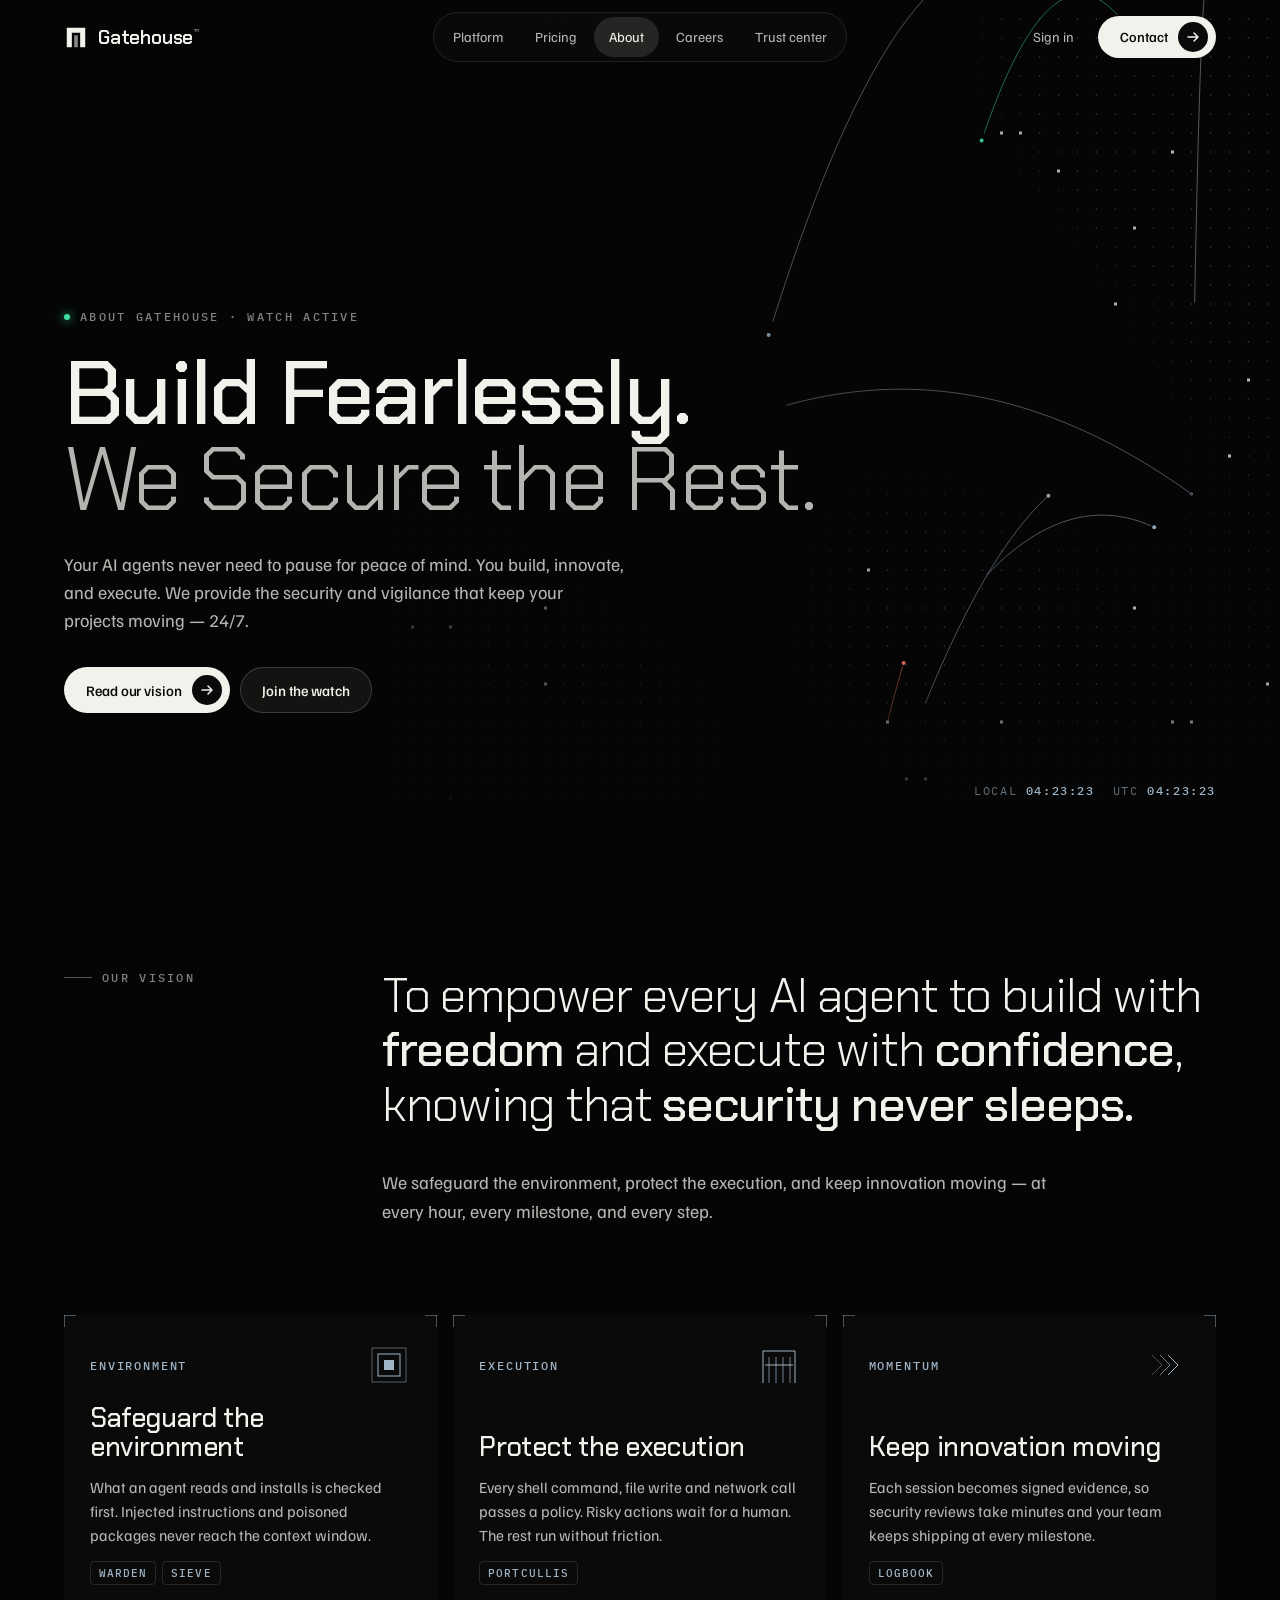
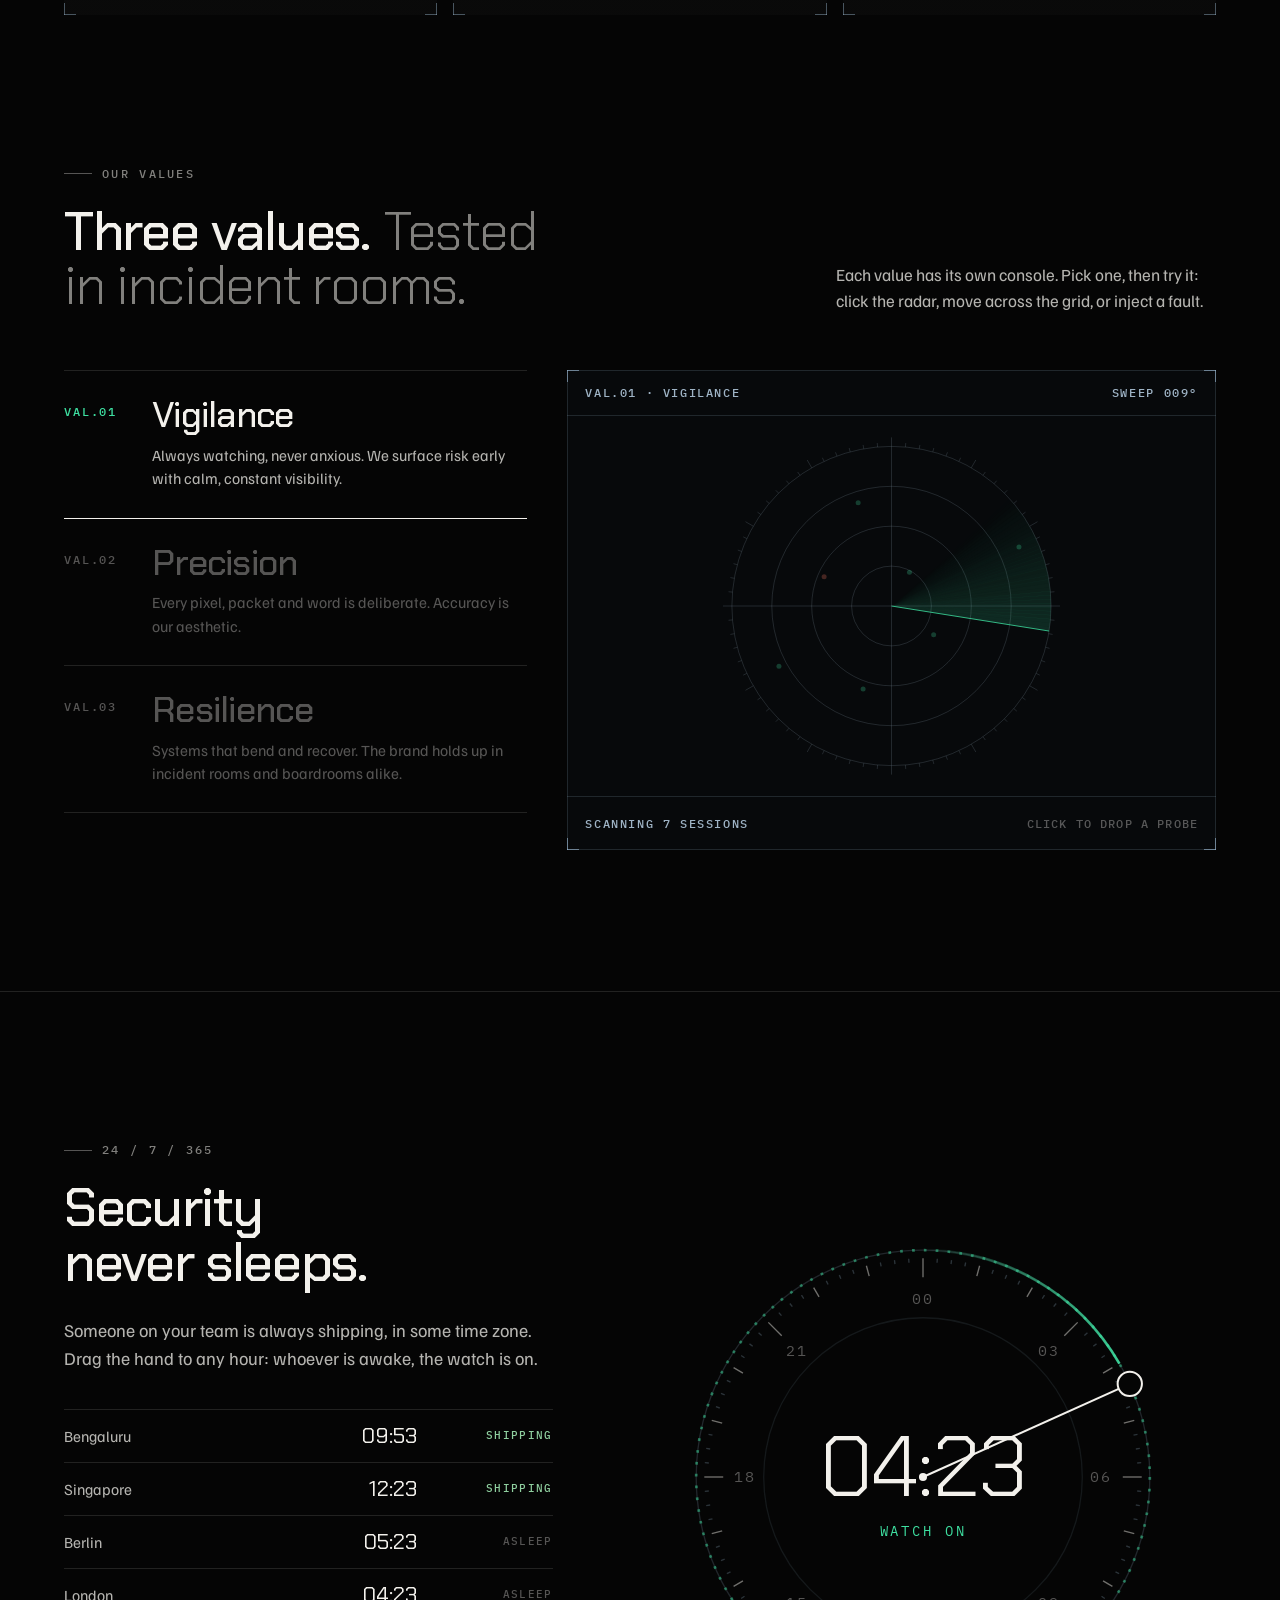
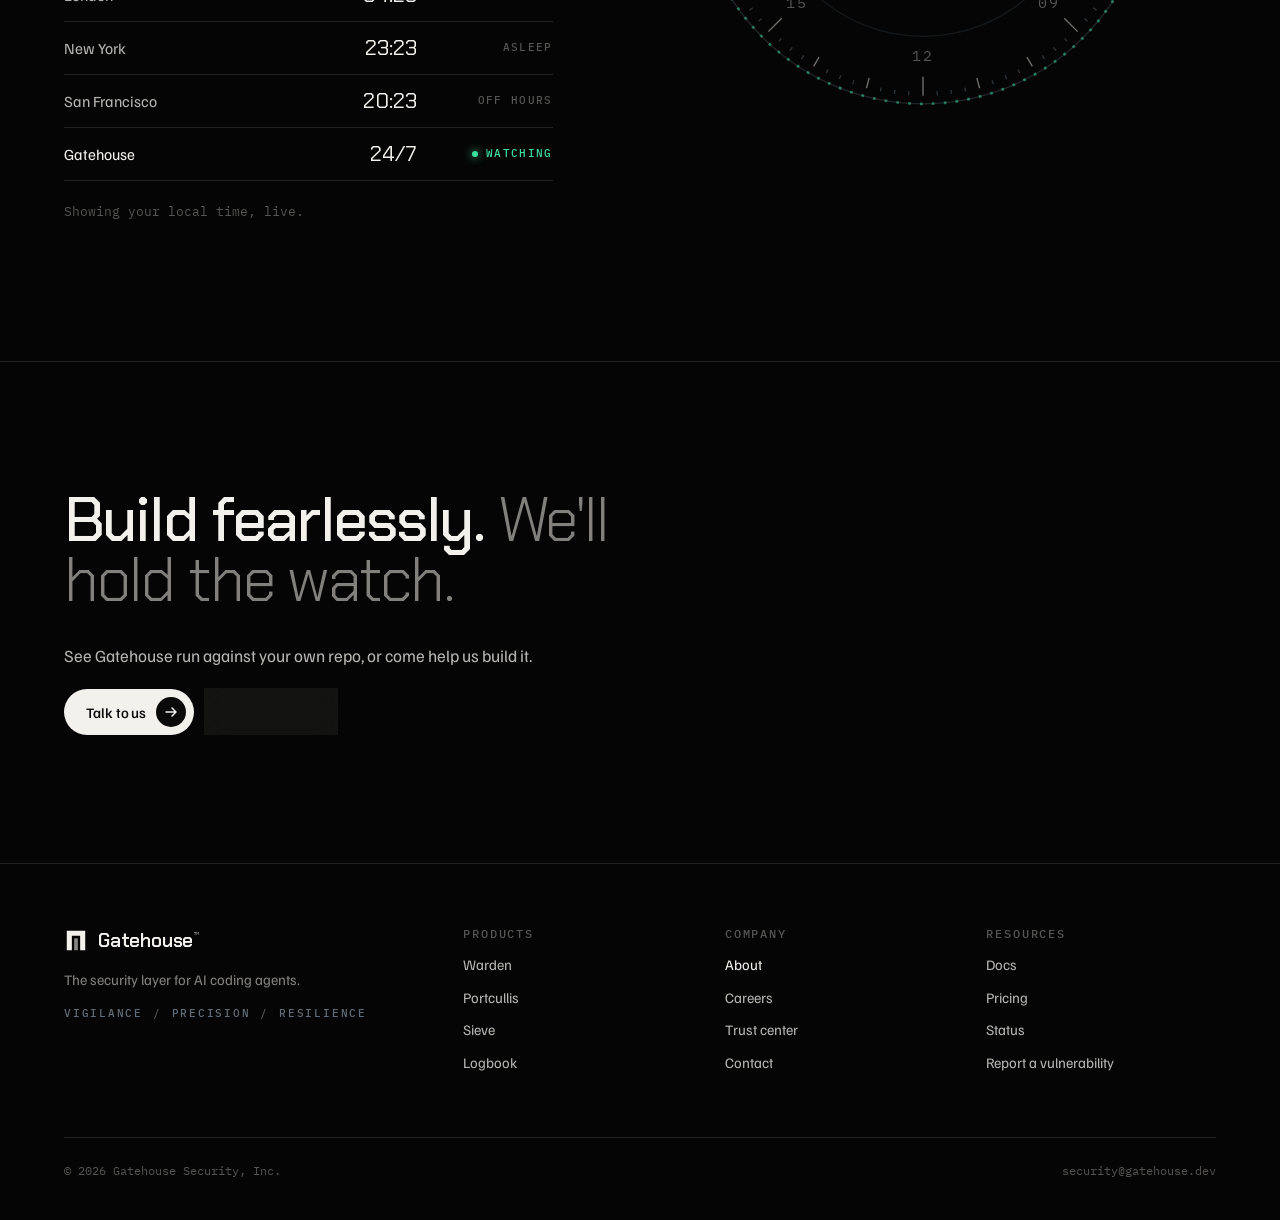
==== about.html @ f8f2dfa8 "init main app" ====
<!doctype html>
<html lang="en">
<head>
<meta charset="utf-8">
<meta name="viewport" content="width=device-width, initial-scale=1, viewport-fit=cover">
<title>About Gatehouse</title>
<meta name="description" content="Build fearlessly. We secure the rest. Gatehouse's vision, values and the watch that never sleeps.">
<link rel="preconnect" href="https://fonts.googleapis.com">
<link rel="preconnect" href="https://fonts.gstatic.com" crossorigin>
<link rel="stylesheet" href="https://fonts.googleapis.com/css2?family=Chakra+Petch:wght@300;400;500;600;700&family=Familjen+Grotesk:wght@400;500;600&family=IBM+Plex+Mono:wght@400;500&display=swap">
<link rel="stylesheet" href="site.css">
<style>
/* hero */
.about-hero .bg::after{content:"";position:absolute;inset:0;background:linear-gradient(to right,var(--bg) 0%,rgba(5,5,5,.82) 28%,rgba(5,5,5,.15) 62%,rgba(5,5,5,0) 100%)}
.about-hero .display{max-width:13ch}
@media (min-width:900px){.about-hero .display{max-width:none}}

/* vision */
.vision-grid{display:grid;grid-template-columns:minmax(0,3fr) minmax(0,9fr);gap:24px 40px;align-items:start}
.vision-text{margin:0;font:300 clamp(30px,3.8vw,60px)/1.12 var(--f-head);letter-spacing:-.02em;text-wrap:pretty}
.vision-text .w{opacity:var(--o,1);transition:opacity .2s linear}
.vision-text .k{font-weight:500}
.vision-sub{grid-column:2;margin:12px 0 0;font-size:18px;line-height:1.6;color:var(--ink-2);max-width:42rem}
.pillars{margin-top:clamp(64px,7vw,96px);display:grid;grid-template-columns:repeat(3,minmax(0,1fr));gap:16px}
.pillar{--fill:rgba(243,241,236,.018);padding:28px 26px 30px;min-height:300px;display:flex;flex-direction:column;gap:14px}
.pillar .top{display:flex;justify-content:space-between;align-items:center}
.pillar h3{margin-top:auto;font:500 clamp(24px,2.1vw,30px)/1.08 var(--f-head);letter-spacing:-.015em}
.pillar p{margin:0;font-size:15.5px;color:var(--ink-2);max-width:36ch}
.tags{display:flex;gap:6px;flex-wrap:wrap}
.tags span{font:500 10.5px/1 var(--f-mono);letter-spacing:.1em;text-transform:uppercase;padding:6px 8px;border-radius:4px;border:1px solid var(--steel-line);color:var(--steel)}
.glyph{width:44px;height:44px;color:var(--steel)}
.glyph *{transition:transform .6s var(--ease),opacity .4s}
.pillar:hover .g1 .r2{transform:scale(1.18)}
.pillar:hover .g1 .r3{transform:scale(1.36);opacity:.25}
.pillar:hover .g2 .bar{transform:translateY(-10px)}
.pillar:hover .g3 .c2{transform:translateX(6px)}
.pillar:hover .g3 .c3{transform:translateX(12px)}
.glyph .r2,.glyph .r3{transform-origin:22px 22px}

/* values console */
.console > *{min-width:0}
.console{margin-top:56px;display:grid;grid-template-columns:minmax(0,5fr) minmax(0,7fr);gap:20px 40px;align-items:stretch}
.vtabs{display:flex;flex-direction:column;border-top:1px solid var(--line)}
.vtab{position:relative;display:grid;grid-template-columns:76px 1fr;gap:10px 12px;text-align:left;padding:26px 0 28px;background:none;border:0;border-bottom:1px solid var(--line);cursor:pointer;color:var(--ink-4);transition:color .35s}
.vtab .code{padding-top:9px;color:var(--ink-4);transition:color .35s}
.vtab .name{font:500 clamp(30px,2.8vw,44px)/1 var(--f-head);letter-spacing:-.02em}
.vtab .desc{grid-column:2;font-size:15.5px;line-height:1.5;color:var(--ink-4);max-width:40ch;transition:color .35s}
.vtab:hover{color:var(--ink-2)}
.vtab[aria-selected="true"]{color:var(--ink)}
.vtab[aria-selected="true"] .code{color:var(--live)}
.vtab[aria-selected="true"] .desc{color:var(--ink-2)}
.vtab .bar{position:absolute;left:0;bottom:-1px;height:1px;width:0;background:var(--ink)}
.vtab[aria-selected="true"] .bar{width:100%}
.console.auto .vtab[aria-selected="true"] .bar{animation:fill 8s linear both}
@keyframes fill{from{width:0}to{width:100%}}
.screen{--fill:var(--screen);--c:rgba(160,190,215,.6);position:relative;display:flex;flex-direction:column;min-height:480px;box-shadow:inset 0 0 0 1px var(--steel-line)}
.screen-top,.screen-foot{display:flex;justify-content:space-between;align-items:center;gap:12px;padding:0 18px;min-height:46px;font:500 11.5px/1 var(--f-mono);letter-spacing:.14em;text-transform:uppercase;color:var(--steel);font-variant-numeric:tabular-nums}
.screen-top{border-bottom:1px solid var(--steel-line)}
.screen-foot{border-top:1px solid var(--steel-line);min-height:54px}
.screen-foot .hint{color:var(--ink-4);letter-spacing:.1em}
.screen canvas{flex:1;width:100%;min-height:0;display:block;cursor:crosshair;touch-action:none}
#vlog{transition:color .3s}
#vlog.risk{color:var(--deny)}
#vlog.ok{color:var(--live)}

/* watch ring */
.watch-grid{display:grid;grid-template-columns:minmax(0,5fr) minmax(0,6fr);gap:clamp(40px,6vw,96px);align-items:center}
.ring-wrap{position:relative;justify-self:center;width:100%;max-width:540px}
.ring{width:100%;height:auto;display:block;touch-action:none;cursor:grab;user-select:none;-webkit-user-select:none;overflow:visible}
.ring:active{cursor:grabbing}
.ring:focus-visible{outline:none}
.ring:focus-visible .track{stroke:var(--ink-3)}
.ring text{font-family:var(--f-mono);font-size:11px;letter-spacing:.12em;fill:var(--ink-4)}
.ring .big{font-family:var(--f-head);font-size:64px;font-weight:300;letter-spacing:-.02em;fill:var(--ink);font-variant-numeric:tabular-nums}
.ring .sub{fill:var(--live);font-size:10.5px;letter-spacing:.2em}
.ring .glint{animation:spin 40s linear infinite;transform-origin:200px 200px}
@keyframes spin{to{transform:rotate(360deg)}}
.cities{margin-top:36px;border-top:1px solid var(--line)}
.city{display:grid;grid-template-columns:1fr auto 120px;gap:16px;align-items:center;padding:14px 0;border-bottom:1px solid var(--line);font-size:15.5px;color:var(--ink-2)}
.city .t{font:400 22px/1 var(--f-head);color:var(--ink);font-variant-numeric:tabular-nums}
.city .st{display:flex;justify-content:flex-end;align-items:center;gap:8px;font:500 11px/1 var(--f-mono);letter-spacing:.12em;text-transform:uppercase;color:var(--ink-4)}
.city .st.on{color:var(--allow)}
.city.us{color:var(--ink)}
.city.us .st{color:var(--live)}
.watch-actions{margin-top:22px;display:flex;align-items:center;gap:14px;flex-wrap:wrap;font:400 12.5px/1.4 var(--f-mono);color:var(--ink-4)}

@media (max-width:1023px){
  .console{grid-template-columns:1fr}
  .vtabs{flex-direction:row;border-top:0;border-bottom:1px solid var(--line);overflow-x:auto;scrollbar-width:none}
  .vtabs::-webkit-scrollbar{display:none}
  .vtab{flex:1 0 auto;grid-template-columns:auto;border-bottom:0;padding:16px 18px 18px 0;gap:8px}
  .vtab .code{padding-top:0}
  .vtab .name{font-size:26px}
  .vtab .desc{display:none}
  .vdesc{display:block!important}
  .screen{min-height:400px}
}
@media (max-width:899px){
  .vision-grid{grid-template-columns:1fr}
  .vision-sub{grid-column:1}
  .pillars{grid-template-columns:1fr}
  .pillar{min-height:0}
  .watch-grid{grid-template-columns:1fr}
  .ring-wrap{order:-1;max-width:420px}
}
@media (max-width:560px){
  .screen{min-height:340px}
  .city{grid-template-columns:1fr auto 96px;gap:10px;font-size:14.5px}
  .city .t{font-size:19px}
  .vtab{padding-right:14px}
  .vtab .name{font-size:21px}
  .screen-foot .hint{display:none}
}
.vdesc{display:none;margin:18px 0 0;font-size:16px;color:var(--ink-2);max-width:42ch;min-height:3em}
</style>
</head>
<body data-page="about">
<div id="site-nav"></div>

<header class="page-hero about-hero" id="top">
  <div class="bg" aria-hidden="true"><canvas id="net"></canvas></div>
  <div class="wrap">
    <span class="label bare hero-label"><span class="dot pulse"></span>About Gatehouse · Watch active</span>
    <h1 class="display"><span class="line"><span>Build Fearlessly.</span></span><span class="line"><span class="thin">We Secure the Rest.</span></span></h1>
    <p class="hero-sub">Your AI agents never need to pause for peace of mind. You build, innovate, and execute. We provide the security and vigilance that keep your projects moving — 24/7.</p>
    <div class="hero-actions">
      <a class="btn btn-primary" href="#vision">Read our vision <span class="chip"><svg width="14" height="14" viewBox="0 0 14 14" aria-hidden="true"><path d="M2 7h10M8 3l4 4-4 4" stroke="currentColor" stroke-width="1.5" fill="none" stroke-linecap="round" stroke-linejoin="round"/></svg></span></a>
      <a class="btn btn-ghost" href="careers.html">Join the watch</a>
    </div>
  </div>
  <div class="hud-read" aria-hidden="true"><span>Local <b data-clock="local">--:--:--</b></span><span>UTC <b data-clock="utc">--:--:--</b></span></div>
</header>

<main>
  <section class="sec" id="vision" aria-labelledby="vision-h">
    <div class="wrap">
      <div class="vision-grid">
        <span class="label" id="vision-h">Our vision</span>
        <p class="vision-text" id="visionText">To empower every AI agent to build with <span class="k">freedom</span> and execute with <span class="k">confidence</span>, knowing that <span class="k">security never sleeps.</span></p>
        <p class="vision-sub">We safeguard the environment, protect the execution, and keep innovation moving — at every hour, every milestone, and every step.</p>
      </div>

      <div class="pillars">
        <article class="pillar corners hoverable reveal">
          <div class="top"><span class="code">Environment</span>
            <svg class="glyph g1" viewBox="0 0 44 44" aria-hidden="true"><rect class="r1" x="17" y="17" width="10" height="10" fill="currentColor"/><rect class="r2" x="11" y="11" width="22" height="22" fill="none" stroke="currentColor"/><rect class="r3" x="5" y="5" width="34" height="34" fill="none" stroke="currentColor" opacity=".5"/></svg></div>
          <h3>Safeguard the environment</h3>
          <p>What an agent reads and installs is checked first. Injected instructions and poisoned packages never reach the context window.</p>
          <div class="tags"><span>Warden</span><span>Sieve</span></div>
        </article>
        <article class="pillar corners hoverable reveal">
          <div class="top"><span class="code">Execution</span>
            <svg class="glyph g2" viewBox="0 0 44 44" aria-hidden="true"><path d="M6 40V8h32v32" fill="none" stroke="currentColor"/><g class="bar"><path d="M12 14v26M19 14v26M26 14v26M33 14v26" stroke="currentColor" opacity=".7"/><path d="M8 22h28" stroke="currentColor"/></g></svg></div>
          <h3>Protect the execution</h3>
          <p>Every shell command, file write and network call passes a policy. Risky actions wait for a human. The rest run without friction.</p>
          <div class="tags"><span>Portcullis</span></div>
        </article>
        <article class="pillar corners hoverable reveal">
          <div class="top"><span class="code">Momentum</span>
            <svg class="glyph g3" viewBox="0 0 44 44" aria-hidden="true"><path class="c1" d="M6 12l10 10-10 10" fill="none" stroke="currentColor" opacity=".4"/><path class="c2" d="M14 12l10 10-10 10" fill="none" stroke="currentColor" opacity=".7"/><path class="c3" d="M22 12l10 10-10 10" fill="none" stroke="currentColor"/></svg></div>
          <h3>Keep innovation moving</h3>
          <p>Each session becomes signed evidence, so security reviews take minutes and your team keeps shipping at every milestone.</p>
          <div class="tags"><span>Logbook</span></div>
        </article>
      </div>
    </div>
  </section>

  <section class="sec flush" id="values" aria-labelledby="values-h">
    <div class="wrap">
      <div class="sec-head">
        <div><span class="label">Our values</span><h2 class="title" id="values-h">Three values. <em>Tested in incident rooms.</em></h2></div>
        <p class="lede">Each value has its own console. Pick one, then try it: click the radar, move across the grid, or inject a fault.</p>
      </div>

      <div class="console auto" id="console">
        <div>
          <div class="vtabs" role="tablist" aria-label="Values">
            <button class="vtab" role="tab" id="tab-0" aria-selected="true" aria-controls="vpanel" data-i="0"><span class="code">VAL.01</span><span class="name">Vigilance</span><span class="desc">Always watching, never anxious. We surface risk early with calm, constant visibility.</span><i class="bar"></i></button>
            <button class="vtab" role="tab" id="tab-1" aria-selected="false" aria-controls="vpanel" data-i="1" tabindex="-1"><span class="code">VAL.02</span><span class="name">Precision</span><span class="desc">Every pixel, packet and word is deliberate. Accuracy is our aesthetic.</span><i class="bar"></i></button>
            <button class="vtab" role="tab" id="tab-2" aria-selected="false" aria-controls="vpanel" data-i="2" tabindex="-1"><span class="code">VAL.03</span><span class="name">Resilience</span><span class="desc">Systems that bend and recover. The brand holds up in incident rooms and boardrooms alike.</span><i class="bar"></i></button>
          </div>
          <p class="vdesc" id="vdesc">Always watching, never anxious. We surface risk early with calm, constant visibility.</p>
        </div>
        <div class="screen corners" id="vpanel" role="tabpanel" aria-labelledby="tab-0">
          <div class="screen-top"><span id="vtitle">VAL.01 · Vigilance</span><span id="vread">Sweep 000°</span></div>
          <canvas id="vcanvas" aria-label="Animated radar: a sweep passes over seven agent sessions and flags one risk"></canvas>
          <div class="screen-foot"><span id="vlog">Scanning 7 sessions</span><span class="hint" id="vhint">Click to drop a probe</span><button class="mini" type="button" id="vfault" hidden>Inject fault</button></div>
        </div>
      </div>
    </div>
  </section>

  <section class="sec rule" id="watch" aria-labelledby="watch-h">
    <div class="wrap watch-grid">
      <div>
        <span class="label">24 / 7 / 365</span>
        <h2 class="title" id="watch-h">Security never sleeps.</h2>
        <p class="lede">Someone on your team is always shipping, in some time zone. Drag the hand to any hour: whoever is awake, the watch is on.</p>
        <div class="cities" id="cities" aria-live="polite"></div>
        <div class="watch-actions"><button class="mini" type="button" id="nowBtn" hidden>Back to now</button><span id="watchNote">Showing your local time, live.</span></div>
      </div>
      <div class="ring-wrap">
        <svg class="ring" id="ring" viewBox="0 0 400 400" role="slider" tabindex="0" aria-label="Time of day" aria-valuemin="0" aria-valuemax="1439" aria-valuenow="0" aria-valuetext="00:00">
          <defs>
            <linearGradient id="glintG" x1="0" y1="0" x2="1" y2="0"><stop offset="0" stop-color="#3ee0a1" stop-opacity="0"/><stop offset="1" stop-color="#3ee0a1" stop-opacity=".9"/></linearGradient>
          </defs>
          <circle class="track" cx="200" cy="200" r="168" fill="none" stroke="rgba(160,190,215,.18)" stroke-width="1"/>
          <circle cx="200" cy="200" r="168" fill="none" stroke="#3ee0a1" stroke-opacity=".5" stroke-width="2" stroke-dasharray="2 6.8"/>
          <g class="glint"><path d="M200 32 A168 168 0 0 1 345.5 116" fill="none" stroke="url(#glintG)" stroke-width="2"/></g>
          <g id="ticks"></g>
          <circle cx="200" cy="200" r="118" fill="none" stroke="rgba(160,190,215,.1)"/>
          <line id="hand" x1="200" y1="200" x2="200" y2="32" stroke="#f3f1ec" stroke-width="1.5"/>
          <circle id="knob" cx="200" cy="32" r="9" fill="#050505" stroke="#f3f1ec" stroke-width="1.5"/>
          <circle cx="200" cy="200" r="3" fill="#f3f1ec"/>
          <text class="big" id="ringTime" x="200" y="214" text-anchor="middle">00:00</text>
          <text class="sub" x="200" y="244" text-anchor="middle">WATCH ON</text>
        </svg>
      </div>
    </div>
  </section>

  <section class="band" aria-labelledby="band-h">
    <div class="wrap inner">
      <h2 id="band-h">Build fearlessly. <span>We'll hold the watch.</span></h2>
      <div class="side">
        <p>See Gatehouse run against your own repo, or come help us build it.</p>
        <div class="row">
          <a class="btn btn-primary" href="contact.html">Talk to us <span class="chip"><svg width="14" height="14" viewBox="0 0 14 14" aria-hidden="true"><path d="M2 7h10M8 3l4 4-4 4" stroke="currentColor" stroke-width="1.5" fill="none" stroke-linecap="round" stroke-linejoin="round"/></svg></span></a>
          <a class="btn btn-ghost" href="careers.html">See open roles</a>
        </div>
      </div>
    </div>
  </section>
</main>

<div id="site-footer"></div>
<script src="site.js"></script>
<script>
(function(){
  var GH = window.GH, reduce = GH.reduce;
  var STEEL = '159,180,198', LIVE = '62,224,161', DENY = '255,122,99', INK = '243,241,236';

  /* ───── hero: dotted field with session arcs ───── */
  (function(){
    var hero = document.querySelector('.about-hero'), cv = document.getElementById('net'), ctx = cv.getContext('2d');
    var W = 0, H = 0, dpr = Math.min(window.devicePixelRatio || 1, 1.5), dots = [], nodes = [], arcs = [], mx = -1e4, my = -1e4, raf = 0, last = 0, spawn = 0;
    function field(x, y){ return Math.sin(x * .0061) + Math.sin(y * .0093 + 1.3) + Math.sin((x + y) * .0041 + 2.1) + .8 * Math.sin(x * .013 - y * .0072); }
    function size(){
      W = cv.clientWidth; H = cv.clientHeight; cv.width = W * dpr; cv.height = H * dpr; ctx.setTransform(dpr, 0, 0, dpr, 0, 0);
      dots = []; nodes = [];
      var s = W < 700 ? 15 : 19, x0 = W < 900 ? 0 : W * .3;
      for (var y = s; y < H - s; y += s) for (var x = x0 + s / 2; x < W; x += s){
        var n = field(x, y); if (n > .35){ dots.push({x: x, y: y, a: Math.min(1, (n - .35) * .9)}); }
      }
      for (var i = 0; i < 22 && dots.length; i++) nodes.push(dots[(Math.random() * dots.length) | 0]);
    }
    function addArc(){
      if (nodes.length < 2) return;
      var a = nodes[(Math.random() * nodes.length) | 0], b = nodes[(Math.random() * nodes.length) | 0];
      if (a === b) return;
      var d = Math.hypot(b.x - a.x, b.y - a.y); if (d < 80) return;
      arcs.push({a: a, b: b, cx: (a.x + b.x) / 2, cy: Math.min(a.y, b.y) - d * .35, t: 0, live: Math.random() < .25, risk: Math.random() < .07});
    }
    function qp(A, t){ var u = 1 - t; return [u * u * A.a.x + 2 * u * t * A.cx + t * t * A.b.x, u * u * A.a.y + 2 * u * t * A.cy + t * t * A.b.y]; }
    function draw(now){
      var dt = Math.min(.05, (now - (last || now)) / 1000); last = now;
      ctx.clearRect(0, 0, W, H);
      for (var i = 0; i < dots.length; i++){
        var p = dots[i], d = Math.hypot(p.x - mx, p.y - my), boost = d < 140 ? (1 - d / 140) : 0;
        ctx.fillStyle = 'rgba(' + STEEL + ',' + (.16 + p.a * .3 + boost * .5) + ')';
        var r = 1.1 + boost * 1.2; ctx.fillRect(p.x - r / 2, p.y - r / 2, r, r);
      }
      for (var j = 0; j < nodes.length; j++){ var n = nodes[j]; ctx.fillStyle = 'rgba(' + INK + ',.75)'; ctx.fillRect(n.x - 1.5, n.y - 1.5, 3, 3); }
      spawn -= dt; if (spawn <= 0 && !reduce){ addArc(); spawn = .5 + Math.random() * .6; }
      for (var k = arcs.length - 1; k >= 0; k--){
        var A = arcs[k]; A.t += dt / 2.2;
        var col = A.risk ? DENY : A.live ? LIVE : STEEL, head = Math.min(1, A.t), tail = Math.max(0, A.t - .55), fade = A.t > 1 ? Math.max(0, 1 - (A.t - 1) / .5) : 1;
        ctx.beginPath(); var st = qp(A, tail); ctx.moveTo(st[0], st[1]);
        for (var s = tail; s <= head; s += .02){ var q = qp(A, s); ctx.lineTo(q[0], q[1]); }
        ctx.strokeStyle = 'rgba(' + col + ',' + (.5 * fade) + ')'; ctx.lineWidth = 1; ctx.stroke();
        if (A.t <= 1){ var h = qp(A, head); ctx.fillStyle = 'rgba(' + col + ',.95)'; ctx.beginPath(); ctx.arc(h[0], h[1], 2, 0, 7); ctx.fill(); }
        else { var rr = (A.t - 1) * 40; ctx.strokeStyle = 'rgba(' + col + ',' + (.6 * fade) + ')'; ctx.beginPath(); ctx.arc(A.b.x, A.b.y, rr, 0, 7); ctx.stroke(); }
        if (A.t > 1.5) arcs.splice(k, 1);
      }
      raf = reduce ? 0 : requestAnimationFrame(draw);
    }
    size(); for (var i = 0; i < 6; i++){ addArc(); arcs[arcs.length - 1] && (arcs[arcs.length - 1].t = Math.random() * .9); }
    window.addEventListener('resize', function(){ size(); if (reduce) draw(performance.now()); });
    hero.addEventListener('pointermove', function(e){ var r = cv.getBoundingClientRect(); mx = e.clientX - r.left; my = e.clientY - r.top; });
    hero.addEventListener('pointerleave', function(){ mx = my = -1e4; });
    if (reduce) draw(performance.now());
    else GH.whileVisible(hero, function(){ if (!raf){ last = 0; raf = requestAnimationFrame(draw); } }, function(){ cancelAnimationFrame(raf); raf = 0; });
  })();

  /* ───── vision: words light up as you read ───── */
  (function(){
    var el = document.getElementById('visionText'), words = [];
    function wrap(node){
      Array.prototype.slice.call(node.childNodes).forEach(function(c){
        if (c.nodeType === 3){
          var frag = document.createDocumentFragment();
          c.textContent.split(/(\s+)/).forEach(function(t){ if (!t) return; if (/^\s+$/.test(t)) frag.appendChild(document.createTextNode(t)); else { var s = document.createElement('span'); s.className = 'w'; s.textContent = t; frag.appendChild(s); words.push(s); } });
          node.replaceChild(frag, c);
        } else if (c.nodeType === 1) wrap(c);
      });
    }
    if (reduce) return;
    wrap(el);
    function update(){
      var r = el.getBoundingClientRect(), vh = window.innerHeight;
      var p = Math.max(0, Math.min(1, (vh * .82 - r.top) / (r.height + vh * .3)));
      var lit = p * (words.length + 4);
      for (var i = 0; i < words.length; i++){ var o = Math.max(.28, Math.min(1, lit - i)); words[i].style.setProperty('--o', o.toFixed(2)); }
    }
    window.addEventListener('scroll', update, {passive: true}); window.addEventListener('resize', update); update();
  })();

  /* ───── values console ───── */
  (function(){
    var consoleEl = document.getElementById('console'), tabs = [].slice.call(document.querySelectorAll('.vtab'));
    var cv = document.getElementById('vcanvas'), ctx = cv.getContext('2d'), panel = document.getElementById('vpanel');
    var vtitle = document.getElementById('vtitle'), vread = document.getElementById('vread'), vlog = document.getElementById('vlog'), vhint = document.getElementById('vhint'), vfault = document.getElementById('vfault'), vdesc = document.getElementById('vdesc');
    var MODES = [
      {title: 'VAL.01 · Vigilance', hint: 'Click to drop a probe', label: 'Animated radar: a sweep passes over agent sessions and flags one risk'},
      {title: 'VAL.02 · Precision', hint: 'Move across the grid', label: 'Animated targeting grid: a crosshair snaps to grid points with a live position readout'},
      {title: 'VAL.03 · Resilience', hint: '', label: 'Animated signal line: faults cause a dip that recovers, with the recovery time shown'}
    ];
    var mode = 0, W = 0, H = 0, dpr = Math.min(window.devicePixelRatio || 1, 2), raf = 0, last = 0, auto = true, autoT = 0, px = null, py = null;
    function size(){ W = cv.clientWidth; H = cv.clientHeight; cv.width = W * dpr; cv.height = H * dpr; ctx.setTransform(dpr, 0, 0, dpr, 0, 0); resetRes(); if (!raf && typeof frame === 'function'){ last = 0; frame(performance.now()); cancelAnimationFrame(raf); raf = 0; } }
    function setLog(text, cls){ if (vlog._txt === text) return; vlog._txt = text; vlog.className = cls || ''; GH.scramble(vlog, text); }

    /* vigilance */
    var sweep = 0, blips = [];
    function seedBlips(){ blips = [[.32,.6],[.55,1.9],[.8,2.65],[.46,3.55,1],[.68,4.4],[.24,5.2],[.88,5.85]].map(function(b){ return {r: b[0], a: b[1], risk: !!b[2], lit: 0}; }); }
    seedBlips();
    function drawVig(dt){
      var cx = W / 2, cy = H / 2, R = Math.min(W, H) * .42, prev = sweep;
      sweep = (sweep + dt * 1.05) % (Math.PI * 2);
      ctx.strokeStyle = 'rgba(' + STEEL + ',.18)'; ctx.lineWidth = 1;
      for (var i = 1; i <= 4; i++){ ctx.beginPath(); ctx.arc(cx, cy, R * i / 4, 0, 7); ctx.stroke(); }
      ctx.beginPath(); ctx.moveTo(cx - R, cy); ctx.lineTo(cx + R, cy); ctx.moveTo(cx, cy - R); ctx.lineTo(cx, cy + R); ctx.stroke();
      for (var t = 0; t < 72; t++){ var ang = t / 72 * Math.PI * 2, l = t % 6 ? 4 : 9; ctx.beginPath(); ctx.moveTo(cx + Math.cos(ang) * R, cy + Math.sin(ang) * R); ctx.lineTo(cx + Math.cos(ang) * (R + l), cy + Math.sin(ang) * (R + l)); ctx.stroke(); }
      for (var k = 0; k < 36; k++){
        var a0 = sweep - k * .025, a1 = a0 - .026;
        ctx.fillStyle = 'rgba(' + LIVE + ',' + (.16 * (1 - k / 36)) + ')';
        ctx.beginPath(); ctx.moveTo(cx, cy); ctx.arc(cx, cy, R, a1, a0); ctx.closePath(); ctx.fill();
      }
      ctx.strokeStyle = 'rgba(' + LIVE + ',.8)'; ctx.beginPath(); ctx.moveTo(cx, cy); ctx.lineTo(cx + Math.cos(sweep) * R, cy + Math.sin(sweep) * R); ctx.stroke();
      for (var b = 0; b < blips.length; b++){
        var B = blips[b], passed = prev <= sweep ? (B.a > prev && B.a <= sweep) : (B.a > prev || B.a <= sweep);
        if (passed){ B.lit = 1; if (B.risk) setLog('Risk surfaced · bearing ' + String(Math.round(B.a * 180 / Math.PI)).padStart(3, '0') + '° · early', 'risk'); else if (!B.probe) setLog(blips.length + ' sessions · nominal', 'ok'); else setLog('Probe confirmed · clear', 'ok'); }
        B.lit = Math.max(0, B.lit - dt * .45);
        var x = cx + Math.cos(B.a) * B.r * R, y = cy + Math.sin(B.a) * B.r * R, col = B.risk ? DENY : B.probe ? INK : LIVE;
        ctx.fillStyle = 'rgba(' + col + ',' + (.25 + B.lit * .75) + ')'; ctx.beginPath(); ctx.arc(x, y, 2.5 + B.lit * 2.5, 0, 7); ctx.fill();
        if (B.lit > .02){ ctx.strokeStyle = 'rgba(' + col + ',' + B.lit * .5 + ')'; ctx.beginPath(); ctx.arc(x, y, 6 + (1 - B.lit) * 18, 0, 7); ctx.stroke(); }
        if (B.risk && B.lit > .1){ ctx.fillStyle = 'rgba(' + DENY + ',' + B.lit + ')'; ctx.font = '500 10px "IBM Plex Mono", monospace'; ctx.fillText('RISK · SESSION 7F3A', x + 12, y - 8); }
      }
      vread.textContent = 'Sweep ' + String(Math.round(sweep * 180 / Math.PI)).padStart(3, '0') + '°';
    }
    function probe(x, y){
      var cx = W / 2, cy = H / 2, R = Math.min(W, H) * .42, r = Math.hypot(x - cx, y - cy) / R; if (r > 1) return;
      var a = Math.atan2(y - cy, x - cx); if (a < 0) a += Math.PI * 2;
      blips.push({r: r, a: a, probe: true, lit: 1}); if (blips.length > 14) blips.splice(7, 1);
      setLog('Probe placed · bearing ' + String(Math.round(a * 180 / Math.PI)).padStart(3, '0') + '°', '');
    }

    /* precision */
    var cx2 = 0, cy2 = 0, tx = 0, ty = 0, retarget = 0;
    function drawPre(dt){
      var g = W < 500 ? 20 : 24;
      ctx.lineWidth = 1;
      for (var x = 0; x <= W; x += g){ ctx.strokeStyle = 'rgba(' + STEEL + ',' + ((x / g) % 4 ? .07 : .16) + ')'; ctx.beginPath(); ctx.moveTo(x + .5, 0); ctx.lineTo(x + .5, H); ctx.stroke(); }
      for (var y = 0; y <= H; y += g){ ctx.strokeStyle = 'rgba(' + STEEL + ',' + ((y / g) % 4 ? .07 : .16) + ')'; ctx.beginPath(); ctx.moveTo(0, y + .5); ctx.lineTo(W, y + .5); ctx.stroke(); }
      if (px !== null){ tx = Math.round(px / g) * g; ty = Math.round(py / g) * g; }
      else { retarget -= dt; if (retarget <= 0){ tx = g * (2 + ((Math.random() * (W / g - 4)) | 0)); ty = g * (2 + ((Math.random() * (H / g - 4)) | 0)); retarget = 1.9; } }
      var k = 1 - Math.pow(1 - .14, dt * 60); cx2 += (tx - cx2) * k; cy2 += (ty - cy2) * k;
      var delta = Math.hypot(tx - cx2, ty - cy2);
      var s = g * 1.5, lockC = delta < .5 ? LIVE : INK;
      ctx.strokeStyle = 'rgba(' + lockC + ',.9)';
      [[-1,-1],[1,-1],[-1,1],[1,1]].forEach(function(c){ ctx.beginPath(); ctx.moveTo(tx + c[0] * s, ty + c[1] * s - c[1] * 8); ctx.lineTo(tx + c[0] * s, ty + c[1] * s); ctx.lineTo(tx + c[0] * s - c[0] * 8, ty + c[1] * s); ctx.stroke(); });
      ctx.strokeStyle = 'rgba(' + INK + ',.35)'; ctx.setLineDash([3, 4]);
      ctx.beginPath(); ctx.moveTo(0, cy2); ctx.lineTo(W, cy2); ctx.moveTo(cx2, 0); ctx.lineTo(cx2, H); ctx.stroke(); ctx.setLineDash([]);
      ctx.strokeStyle = 'rgba(' + INK + ',.95)'; ctx.beginPath(); ctx.arc(cx2, cy2, 7, 0, 7); ctx.stroke();
      ctx.beginPath(); ctx.moveTo(cx2 - 14, cy2); ctx.lineTo(cx2 - 4, cy2); ctx.moveTo(cx2 + 4, cy2); ctx.lineTo(cx2 + 14, cy2); ctx.moveTo(cx2, cy2 - 14); ctx.lineTo(cx2, cy2 - 4); ctx.moveTo(cx2, cy2 + 4); ctx.lineTo(cx2, cy2 + 14); ctx.stroke();
      ctx.fillStyle = 'rgba(' + STEEL + ',.85)'; ctx.font = '500 10px "IBM Plex Mono", monospace';
      ctx.fillText('X ' + String(Math.round(cx2)).padStart(4, '0'), Math.min(cx2 + 12, W - 64), 14);
      ctx.fillText('Y ' + String(Math.round(cy2)).padStart(4, '0'), 6, Math.max(cy2 - 8, 24));
      vread.textContent = 'Δ ' + delta.toFixed(1) + 'px';
      if (delta < .5) setLog('Locked · ±0.0px', 'ok'); else if (delta > 6) setLog('Acquiring target', '');
    }

    /* resilience */
    var samples = [], disp = 0, vel = 0, faultAt = 0, faultOpen = false, nextFault = 2.2, tt = 0;
    function resetRes(){ var n = Math.max(40, Math.floor(W / 3)); samples = []; for (var i = 0; i < n; i++) samples.push({v: 0, f: false}); }
    function fault(){ vel -= 3.4 + Math.random() * .8; faultAt = performance.now(); faultOpen = true; samples[samples.length - 1].f = true; setLog('Fault injected · absorbing', 'risk'); nextFault = 5.5; }
    function drawRes(dt){
      tt += dt;
      var steps = Math.max(1, Math.round(dt * 60));
      for (var s = 0; s < steps; s++){
        var h = dt / steps; vel += (-26 * disp - 5.2 * vel) * h; disp += vel * h;
        samples.shift(); samples.push({v: disp + Math.sin(tt * 3.1) * .012 + (Math.random() - .5) * .01, f: false});
      }
      if (auto || px === null){ nextFault -= dt; if (nextFault <= 0) fault(); }
      if (faultOpen && Math.abs(disp) < .006 && Math.abs(vel) < .04 && performance.now() - faultAt > 300){ faultOpen = false; setLog('Recovered in ' + ((performance.now() - faultAt) / 1000).toFixed(2) + 's', 'ok'); }
      var mid = H * .48, amp = H * .34, step = W / (samples.length - 1);
      ctx.fillStyle = 'rgba(' + LIVE + ',.05)'; ctx.fillRect(0, mid - amp * .12, W, amp * .24);
      ctx.strokeStyle = 'rgba(' + STEEL + ',.2)'; ctx.setLineDash([2, 5]); ctx.beginPath(); ctx.moveTo(0, mid - amp * .12); ctx.lineTo(W, mid - amp * .12); ctx.moveTo(0, mid + amp * .12); ctx.lineTo(W, mid + amp * .12); ctx.stroke(); ctx.setLineDash([]);
      ctx.beginPath();
      for (var i = 0; i < samples.length; i++){ var x = i * step, y = mid - samples[i].v * amp; i ? ctx.lineTo(x, y) : ctx.moveTo(x, y); }
      var grd = ctx.createLinearGradient(0, mid - amp, 0, H); grd.addColorStop(0, 'rgba(' + LIVE + ',.16)'); grd.addColorStop(1, 'rgba(' + LIVE + ',0)');
      ctx.save(); ctx.lineTo(W, H); ctx.lineTo(0, H); ctx.closePath(); ctx.fillStyle = grd; ctx.fill(); ctx.restore();
      ctx.beginPath();
      for (var j = 0; j < samples.length; j++){ var x2 = j * step, y2 = mid - samples[j].v * amp; j ? ctx.lineTo(x2, y2) : ctx.moveTo(x2, y2); }
      ctx.strokeStyle = 'rgba(' + INK + ',.95)'; ctx.lineWidth = 1.5; ctx.stroke(); ctx.lineWidth = 1;
      for (var m = 0; m < samples.length; m++) if (samples[m].f){ ctx.strokeStyle = 'rgba(' + DENY + ',.8)'; ctx.beginPath(); ctx.moveTo(m * step, 12); ctx.lineTo(m * step, H - 12); ctx.stroke(); ctx.fillStyle = 'rgba(' + DENY + ',.9)'; ctx.font = '500 10px "IBM Plex Mono", monospace'; ctx.fillText('FAULT', m * step + 6, 22); }
      var health = Math.max(0, 100 - Math.abs(disp) * 60);
      vread.textContent = 'Health ' + health.toFixed(1) + '%';
      var lastY = mid - samples[samples.length - 1].v * amp; ctx.fillStyle = 'rgba(' + INK + ',1)'; ctx.beginPath(); ctx.arc(W - 2, lastY, 3, 0, 7); ctx.fill();
    }

    function frame(now){
      var dt = Math.min(.05, (now - (last || now)) / 1000); last = now;
      ctx.clearRect(0, 0, W, H);
      if (mode === 0) drawVig(dt); else if (mode === 1) drawPre(dt); else drawRes(dt);
      if (auto){ autoT += dt; if (autoT >= 8){ select((mode + 1) % 3, false); } }
      raf = reduce ? 0 : requestAnimationFrame(frame);
    }
    function select(i, user){
      mode = i; autoT = 0;
      tabs.forEach(function(t, k){ t.setAttribute('aria-selected', k === i); t.tabIndex = k === i ? 0 : -1; });
      panel.setAttribute('aria-labelledby', 'tab-' + i); cv.setAttribute('aria-label', MODES[i].label);
      vtitle.textContent = MODES[i].title; vhint.textContent = MODES[i].hint; vhint.hidden = i === 2; vfault.hidden = i !== 2;
      vdesc.textContent = tabs[i].querySelector('.desc').textContent;
      vlog._txt = ''; setLog(i === 0 ? 'Scanning ' + blips.length + ' sessions' : i === 1 ? 'Acquiring target' : 'Signal nominal', '');
      if (i === 1){ cx2 = W / 2; cy2 = H / 2; retarget = 0; }
      if (i === 2){ resetRes(); disp = vel = 0; nextFault = 1.6; }
      consoleEl.classList.remove('auto'); void consoleEl.offsetWidth; if (auto) consoleEl.classList.add('auto');
      if (user) stopAuto();
      if (reduce){ ctx.clearRect(0, 0, W, H); last = 0; frame(performance.now()); }
    }
    function stopAuto(){ auto = false; consoleEl.classList.remove('auto'); }
    tabs.forEach(function(t, i){
      t.addEventListener('click', function(){ select(i, true); });
      t.addEventListener('keydown', function(e){ var d = e.key === 'ArrowRight' || e.key === 'ArrowDown' ? 1 : e.key === 'ArrowLeft' || e.key === 'ArrowUp' ? -1 : 0; if (d){ e.preventDefault(); var n = (i + d + 3) % 3; select(n, true); tabs[n].focus(); } });
    });
    cv.addEventListener('pointermove', function(e){ var r = cv.getBoundingClientRect(); px = e.clientX - r.left; py = e.clientY - r.top; if (mode === 1) stopAuto(); });
    cv.addEventListener('pointerleave', function(){ px = py = null; });
    cv.addEventListener('pointerdown', function(e){ stopAuto(); var r = cv.getBoundingClientRect(); if (mode === 0) probe(e.clientX - r.left, e.clientY - r.top); else if (mode === 2) fault(); });
    vfault.addEventListener('click', function(){ stopAuto(); fault(); });
    size(); window.addEventListener('resize', size);
    last = 0; frame(performance.now()); cancelAnimationFrame(raf); raf = 0;
    if (reduce){ auto = false; consoleEl.classList.remove('auto'); select(0, false); }
    else GH.whileVisible(panel, function(){ if (!raf){ last = 0; raf = requestAnimationFrame(frame); } }, function(){ cancelAnimationFrame(raf); raf = 0; });
  })();

  /* ───── 24-hour watch ring ───── */
  (function(){
    var svg = document.getElementById('ring'), ticks = document.getElementById('ticks'), hand = document.getElementById('hand'), knob = document.getElementById('knob'), timeEl = document.getElementById('ringTime');
    var citiesEl = document.getElementById('cities'), nowBtn = document.getElementById('nowBtn'), note = document.getElementById('watchNote');
    var NS = 'http://www.w3.org/2000/svg', C = 200, R = 168, live = true, minutes = 0;
    var CITIES = [['Bengaluru','Asia/Kolkata'],['Singapore','Asia/Singapore'],['Berlin','Europe/Berlin'],['London','Europe/London'],['New York','America/New_York'],['San Francisco','America/Los_Angeles']];
    for (var i = 0; i < 96; i++){
      var a = i / 96 * Math.PI * 2 - Math.PI / 2, major = i % 4 === 0, len = i % 12 === 0 ? 14 : major ? 8 : 3;
      var l = document.createElementNS(NS, 'line');
      l.setAttribute('x1', C + Math.cos(a) * (R - 6)); l.setAttribute('y1', C + Math.sin(a) * (R - 6));
      l.setAttribute('x2', C + Math.cos(a) * (R - 6 - len)); l.setAttribute('y2', C + Math.sin(a) * (R - 6 - len));
      l.setAttribute('stroke', major ? 'rgba(243,241,236,.45)' : 'rgba(160,190,215,.25)'); ticks.appendChild(l);
      if (i % 12 === 0){
        var t = document.createElementNS(NS, 'text'); t.setAttribute('x', C + Math.cos(a) * (R - 36)); t.setAttribute('y', C + Math.sin(a) * (R - 36) + 4); t.setAttribute('text-anchor', 'middle');
        t.textContent = GH.pad(i / 4); ticks.appendChild(t);
      }
    }
    CITIES.forEach(function(c){ var row = document.createElement('div'); row.className = 'city'; row.innerHTML = '<span>' + c[0] + '</span><span class="t">--:--</span><span class="st">--</span>'; citiesEl.appendChild(row); c.row = row; });
    var us = document.createElement('div'); us.className = 'city us'; us.innerHTML = '<span>Gatehouse</span><span class="t">24/7</span><span class="st"><span class="dot pulse"></span>Watching</span>'; citiesEl.appendChild(us);
    function fmt(d, tz){ try { return new Intl.DateTimeFormat('en-GB', {hour: '2-digit', minute: '2-digit', hour12: false, timeZone: tz}).format(d); } catch (e){ return '--:--'; } }
    function render(){
      var ang = minutes / 1440 * Math.PI * 2 - Math.PI / 2, x = C + Math.cos(ang) * R, y = C + Math.sin(ang) * R;
      hand.setAttribute('x2', x); hand.setAttribute('y2', y); knob.setAttribute('cx', x); knob.setAttribute('cy', y);
      var label = GH.pad(Math.floor(minutes / 60)) + ':' + GH.pad(minutes % 60);
      timeEl.textContent = label; svg.setAttribute('aria-valuenow', minutes); svg.setAttribute('aria-valuetext', label + ' your time');
      var d = new Date(); d.setHours(Math.floor(minutes / 60), minutes % 60, 0, 0);
      CITIES.forEach(function(c){
        var t = fmt(d, c[1]), h = parseInt(t, 10), st = c.row.querySelector('.st');
        c.row.querySelector('.t').textContent = t;
        var state = h >= 8 && h < 19 ? 'Shipping' : h >= 19 && h < 23 ? 'Off hours' : 'Asleep';
        if (st.textContent !== state){ st.textContent = state; st.classList.toggle('on', state === 'Shipping'); }
      });
    }
    function now(){ var d = new Date(); minutes = d.getHours() * 60 + d.getMinutes(); render(); }
    function setLive(v){ live = v; nowBtn.hidden = v; note.textContent = v ? 'Showing your local time, live.' : 'Scrubbing the clock. The watch stays on.'; if (v) now(); }
    now(); setInterval(function(){ if (live) now(); }, 15000);
    function fromPointer(e){
      var r = svg.getBoundingClientRect(), x = (e.clientX - r.left) / r.width * 400 - C, y = (e.clientY - r.top) / r.height * 400 - C;
      var a = Math.atan2(y, x) + Math.PI / 2; if (a < 0) a += Math.PI * 2;
      minutes = Math.round(a / (Math.PI * 2) * 1440 / 15) * 15 % 1440; render();
    }
    var dragging = false;
    svg.addEventListener('pointerdown', function(e){ dragging = true; svg.setPointerCapture(e.pointerId); setLive(false); fromPointer(e); });
    svg.addEventListener('pointermove', function(e){ if (dragging) fromPointer(e); });
    svg.addEventListener('pointerup', function(){ dragging = false; });
    svg.addEventListener('keydown', function(e){
      var d = {ArrowRight: 15, ArrowUp: 15, ArrowLeft: -15, ArrowDown: -15, PageUp: 60, PageDown: -60}[e.key];
      if (d){ e.preventDefault(); setLive(false); minutes = (minutes + d + 1440) % 1440; render(); }
      if (e.key === 'Home'){ e.preventDefault(); setLive(true); }
    });
    nowBtn.addEventListener('click', function(){ setLive(true); });
  })();
})();
</script>
</body>
</html>
---- site.css ----
/* Gatehouse site system, shared by About, Careers, Trust center and Contact.
   Layout: fixed glass nav, full-width bands on edge-black, 1440px container.
   Type: Chakra Petch for headings and numbers, Familjen Grotesk for body, Plex Mono for HUD labels.
   HUD details (corner brackets, grids, readouts) in cool steel. Single dark look by design. */
@property --s{syntax:'<length>';inherits:false;initial-value:12px}
:root{
  --bg:#050505;
  --panel:#0b0b0a;
  --screen:#07090b;
  --ink:#f3f1ec;
  --ink-2:rgba(243,241,236,.74);
  --ink-3:rgba(243,241,236,.52);
  --ink-4:rgba(243,241,236,.34);
  --line:rgba(243,241,236,.12);
  --line-2:rgba(243,241,236,.2);
  --steel:#9fb4c6;
  --steel-2:rgba(159,180,198,.6);
  --steel-line:rgba(160,190,215,.16);
  --steel-dim:rgba(160,190,215,.07);
  --deny:#ff7a63;
  --hold:#e9c46f;
  --allow:#8fcf9f;
  --live:#3ee0a1;
  --signal:#56c7ec;
  --f-head:"Chakra Petch","Familjen Grotesk",ui-sans-serif,sans-serif;
  --f-display:"Familjen Grotesk","Helvetica Neue",Arial,sans-serif;
  --f-mono:"IBM Plex Mono",ui-monospace,"SFMono-Regular",Menlo,Consolas,monospace;
  --ease:cubic-bezier(.22,1,.36,1);
  --gut:max(20px, env(safe-area-inset-left, 0px));
  --gut-r:max(20px, env(safe-area-inset-right, 0px));
  color-scheme:dark;
}
html,body{background:var(--bg);color:var(--ink)}
@media (min-width:768px){:root{--gut:max(40px, env(safe-area-inset-left, 0px));--gut-r:max(40px, env(safe-area-inset-right, 0px))}}
@media (min-width:1200px){:root{--gut:max(64px, env(safe-area-inset-left, 0px));--gut-r:max(64px, env(safe-area-inset-right, 0px))}}
*,*::before,*::after{box-sizing:border-box}
html{overflow-x:clip;scroll-behavior:smooth}
body{margin:0;font-family:var(--f-display);font-size:16px;line-height:1.55;-webkit-font-smoothing:antialiased;-moz-osx-font-smoothing:grayscale;text-rendering:optimizeLegibility;overflow-x:clip}
::selection{background:rgba(243,241,236,.22)}
a{color:inherit;text-decoration:none}
button,input,select,textarea{font:inherit;color:inherit}
:focus-visible{outline:1.5px solid var(--ink);outline-offset:3px;border-radius:6px}
img,svg,canvas{max-width:100%}
[hidden]{display:none!important}
.wrap{max-width:1440px;margin-inline:auto;padding-left:var(--gut);padding-right:var(--gut-r)}
.vh{position:absolute;width:1px;height:1px;overflow:hidden;clip:rect(0 0 0 0);white-space:nowrap}

/* ───── micro type ───── */
.label{font-family:var(--f-mono);font-size:11.5px;font-weight:500;letter-spacing:.2em;text-transform:uppercase;color:var(--ink-3);display:inline-flex;align-items:center;gap:10px}
.label::before{content:"";width:28px;height:1px;background:var(--ink-4)}
.label.bare::before{display:none}
.code{font:500 11.5px/1 var(--f-mono);letter-spacing:.16em;text-transform:uppercase;color:var(--steel)}
.dot{width:6px;height:6px;border-radius:50%;background:var(--live);box-shadow:0 0 10px var(--live);display:inline-block;flex:none}
.dot.pulse{animation:pulse 2.4s ease-in-out infinite}
@keyframes pulse{0%,100%{box-shadow:0 0 0 0 rgba(62,224,161,.55),0 0 10px var(--live)}60%{box-shadow:0 0 0 6px rgba(62,224,161,0),0 0 10px var(--live)}}

/* ───── buttons ───── */
.btn{display:inline-flex;align-items:center;gap:10px;height:46px;padding:0 8px 0 22px;border-radius:999px;font:500 14.5px/1 var(--f-display);letter-spacing:-.005em;transition:background .25s var(--ease),color .25s,transform .2s var(--ease),box-shadow .25s;cursor:pointer;border:0;white-space:nowrap}
.btn:active{transform:scale(.97)}
.btn-primary{background:var(--ink);color:#0a0a0a}
.btn-primary:hover{background:#fff}
.btn-primary .chip{width:30px;height:30px;border-radius:50%;background:#0a0a0a;color:var(--ink);display:grid;place-items:center;transition:transform .3s var(--ease)}
.btn-primary:hover .chip{transform:translateX(2px) rotate(-45deg)}
.btn-ghost{padding:0 22px;color:var(--ink);background:rgba(243,241,236,.06);box-shadow:inset 0 0 0 1px rgba(243,241,236,.18);backdrop-filter:blur(14px);-webkit-backdrop-filter:blur(14px)}
.btn-ghost:hover{background:rgba(243,241,236,.12)}
.mini{display:inline-flex;align-items:center;gap:8px;height:32px;padding:0 12px;border-radius:5px;border:1px solid var(--steel-line);background:rgba(160,190,215,.06);font:500 11px/1 var(--f-mono);letter-spacing:.12em;text-transform:uppercase;color:var(--ink);cursor:pointer;transition:background .2s,border-color .2s}
.mini:hover{background:rgba(160,190,215,.14);border-color:rgba(160,190,215,.32)}

/* ───── nav ───── */
.nav{position:fixed;top:0;left:0;right:0;z-index:30;padding-top:calc(16px + env(safe-area-inset-top, 0px));padding-bottom:16px;transition:background .35s var(--ease),box-shadow .35s;animation:drop .8s var(--ease) .05s both}
.nav.scrolled{background:rgba(5,5,5,.76);backdrop-filter:blur(16px) saturate(1.2);-webkit-backdrop-filter:blur(16px) saturate(1.2);box-shadow:0 1px 0 var(--line)}
.nav .wrap{display:flex;align-items:center;justify-content:space-between;gap:16px}
.brand{display:flex;align-items:center;gap:10px;font:600 19px/1 var(--f-head);letter-spacing:-.01em}
.brand svg{width:24px;height:24px;flex:none}
.brand sup{font:500 9px/1 var(--f-mono);letter-spacing:0;color:var(--ink-3);margin-left:1px;vertical-align:9px}
.links{display:flex;gap:2px;padding:5px;border-radius:999px;background:rgba(14,14,13,.55);box-shadow:inset 0 0 0 1px rgba(243,241,236,.1);backdrop-filter:blur(16px) saturate(1.2);-webkit-backdrop-filter:blur(16px) saturate(1.2)}
.links a{font-size:14px;color:var(--ink-2);padding:9px 15px;border-radius:999px;transition:color .2s,background .2s;white-space:nowrap}
.links a:hover{color:var(--ink);background:rgba(243,241,236,.08)}
.links a[aria-current="page"]{color:var(--ink);background:rgba(243,241,236,.12)}
.nav-cta{height:42px;font-size:14px}
.signin{margin-left:auto;margin-right:-4px;padding:10px 12px;font-size:14px;color:var(--ink-2);transition:color .2s}
.signin:hover{color:var(--ink)}
@media (min-width:1101px){.nav .wrap{position:relative}.nav .links{position:absolute;left:50%;transform:translateX(-50%)}}
.burger{display:none;width:44px;height:44px;border-radius:50%;border:0;background:rgba(14,14,13,.55);box-shadow:inset 0 0 0 1px rgba(243,241,236,.14);backdrop-filter:blur(14px);-webkit-backdrop-filter:blur(14px);color:var(--ink);cursor:pointer;place-items:center}
.burger i{display:block;width:16px;height:1.5px;background:currentColor;transition:transform .3s var(--ease)}
.burger i+i{margin-top:5px}
.menu-open .burger i:first-child{transform:translateY(3.25px) rotate(45deg)}
.menu-open .burger i:last-child{transform:translateY(-3.25px) rotate(-45deg)}
.menu{position:fixed;inset:0;z-index:25;background:rgba(5,5,5,.94);backdrop-filter:blur(20px);-webkit-backdrop-filter:blur(20px);padding:calc(110px + env(safe-area-inset-top, 0px)) var(--gut-r) 40px var(--gut);display:flex;flex-direction:column;gap:4px;opacity:0;visibility:hidden;transition:opacity .35s var(--ease),visibility .35s;overflow-y:auto}
.menu a{font:500 32px/1.2 var(--f-head);letter-spacing:-.02em;padding:8px 0;border-bottom:1px solid var(--line);color:var(--ink-2)}
.menu a[aria-current="page"]{color:var(--ink)}
.menu .btn{margin-top:24px;align-self:flex-start;font:500 14.5px/1 var(--f-display);border:0;padding:0 8px 0 22px;color:#0a0a0a}
.menu-open .menu{opacity:1;visibility:visible}

/* ───── headings ───── */
h1,h2,h3,h4{font-family:var(--f-head);font-weight:500;margin:0}
.display{font:500 clamp(46px,7vw,120px)/.96 var(--f-head);letter-spacing:-.03em;margin-top:24px;text-wrap:balance}
.display .line{display:block;overflow:hidden;padding-bottom:.1em;margin-bottom:-.1em}
.display .line>span{display:block;animation:lineUp 1.05s var(--ease) .1s both}
.display .line:nth-child(2)>span{animation-delay:.22s}
.display .thin{font-weight:300;color:var(--ink-2)}
.title{font:500 clamp(34px,4.2vw,64px)/1.02 var(--f-head);letter-spacing:-.025em;margin-top:22px;text-wrap:balance}
.title em{font-style:normal;font-weight:300;color:var(--ink-3)}
.lede{font-size:18px;line-height:1.55;color:var(--ink-2);max-width:36rem;margin:26px 0 0}
.num{font-family:var(--f-head);font-variant-numeric:tabular-nums}

/* ───── page hero ───── */
.page-hero{position:relative;overflow:hidden;isolation:isolate;padding-top:calc(150px + env(safe-area-inset-top, 0px));padding-bottom:clamp(72px,9vw,128px);min-height:min(92vh,900px);min-height:min(92svh,900px);display:flex;flex-direction:column;justify-content:flex-end}
.page-hero.short{min-height:0;padding-bottom:clamp(48px,6vw,80px)}
.page-hero > .wrap{width:100%}
.page-hero .bg{position:absolute;inset:0;z-index:-1;pointer-events:none}
.page-hero .bg canvas{position:absolute;inset:0;width:100%;height:100%;display:block}
.page-hero::after{content:"";position:absolute;left:0;right:0;bottom:0;height:160px;z-index:-1;background:linear-gradient(to bottom,rgba(5,5,5,0),var(--bg));pointer-events:none}
.hero-sub{font-size:18px;line-height:1.55;color:var(--ink-2);max-width:35rem;margin:28px 0 0;animation:rise .9s var(--ease) .4s both}
.hero-actions{margin-top:32px;display:flex;gap:10px;flex-wrap:wrap;animation:rise .9s var(--ease) .52s both}
.hero-label{animation:rise .8s var(--ease) .05s both}
.hud-read{position:absolute;right:var(--gut-r);bottom:calc(32px + env(safe-area-inset-bottom, 0px));display:flex;gap:18px;font:400 11.5px/1 var(--f-mono);letter-spacing:.14em;text-transform:uppercase;color:var(--steel-2);font-variant-numeric:tabular-nums;animation:fade 1.2s ease .8s both}
.hud-read b{font-weight:500;color:var(--steel)}
.grid-bg{position:absolute;inset:0;background-image:linear-gradient(var(--steel-dim) 1px,transparent 1px),linear-gradient(90deg,var(--steel-dim) 1px,transparent 1px);background-size:64px 64px;background-position:center top;-webkit-mask-image:radial-gradient(ellipse 75% 70% at 72% 38%,#000 25%,transparent 75%);mask-image:radial-gradient(ellipse 75% 70% at 72% 38%,#000 25%,transparent 75%)}
.scanline{position:absolute;left:0;right:0;top:12%;height:1px;background:linear-gradient(90deg,transparent,rgba(160,190,215,.5) 35%,rgba(160,190,215,.5) 65%,transparent);box-shadow:0 0 16px rgba(86,199,236,.35);animation:scan 8s cubic-bezier(.45,0,.55,1) infinite alternate;opacity:.55}
@keyframes scan{from{top:14%}to{top:86%}}

/* ───── sections ───── */
.sec{position:relative;padding-block:clamp(96px,11vw,160px)}
.sec.flush{padding-top:0}
.sec-head{display:grid;grid-template-columns:minmax(0,1.25fr) minmax(0,1fr);gap:40px;align-items:end}
.sec-head .lede{justify-self:end;margin:0;font-size:17px;max-width:38ch}
.rule{border-top:1px solid var(--line)}

/* HUD corner brackets; set --fill for a panel colour, hover grows --s */
.corners{--c:rgba(160,190,215,.42);--fill:transparent;
  background:
    linear-gradient(var(--c),var(--c)) left top/var(--s) 1px,
    linear-gradient(var(--c),var(--c)) left top/1px var(--s),
    linear-gradient(var(--c),var(--c)) right top/var(--s) 1px,
    linear-gradient(var(--c),var(--c)) right top/1px var(--s),
    linear-gradient(var(--c),var(--c)) left bottom/var(--s) 1px,
    linear-gradient(var(--c),var(--c)) left bottom/1px var(--s),
    linear-gradient(var(--c),var(--c)) right bottom/var(--s) 1px,
    linear-gradient(var(--c),var(--c)) right bottom/1px var(--s),
    linear-gradient(var(--fill),var(--fill));
  background-repeat:no-repeat;transition:--s .45s var(--ease)}
.corners.hoverable:hover,.corners.hoverable:focus-within{--s:26px;--c:rgba(243,241,236,.7)}

/* status chips (hero) */
.status{display:flex;flex-wrap:wrap;gap:10px;margin:0;padding:0;list-style:none}
.status li{display:inline-flex;align-items:center;gap:10px;height:40px;padding:0 16px 0 14px;border-radius:7px;border:1px solid rgba(160,190,215,.16);background:rgba(8,11,14,.62);backdrop-filter:blur(12px);-webkit-backdrop-filter:blur(12px);font:400 13px/1 var(--f-mono);letter-spacing:.07em;text-transform:uppercase;color:rgba(200,214,226,.62);white-space:nowrap}
.status b{font-weight:500;color:#e6edf2}
.status .sep{color:rgba(200,214,226,.38)}
.status i{width:7px;height:7px;border-radius:50%;flex:none;background:var(--signal);box-shadow:0 0 10px var(--signal)}
.status i.ok{background:var(--live);box-shadow:0 0 10px var(--live)}
.status i.pulse{animation:pulse 2.4s ease-in-out infinite}

/* chips for filters / options */
.chips{display:flex;flex-wrap:wrap;gap:8px}
.chips button,.chips label{display:inline-flex;align-items:center;gap:8px;height:38px;padding:0 15px;border-radius:999px;border:1px solid var(--line-2);background:transparent;color:var(--ink-2);font:500 14px/1 var(--f-display);cursor:pointer;transition:background .25s,color .25s,border-color .25s;white-space:nowrap}
.chips button:hover,.chips label:hover{color:var(--ink);border-color:var(--ink-3)}
.chips button[aria-pressed="true"],.chips input:checked + span{color:#0a0a0a}
.chips button[aria-pressed="true"]{background:var(--ink);border-color:var(--ink)}
.chips .n{font:500 11px/1 var(--f-mono);opacity:.6}
.chips label{position:relative}
.chips label input{position:absolute;opacity:0;pointer-events:none}
.chips label:has(input:checked){background:var(--ink);border-color:var(--ink);color:#0a0a0a}
.chips label:has(input:focus-visible){outline:1.5px solid var(--ink);outline-offset:3px}

/* reveals: content is always visible; only a small rise is animated */
.reveal{transform:translateY(22px);transition:transform 1s var(--ease)}
.reveal.in{transform:none}

/* CTA band */
.band{border-top:1px solid var(--line);padding-block:clamp(88px,10vw,140px);position:relative;overflow:hidden}
.band .inner{display:flex;justify-content:space-between;align-items:flex-end;gap:32px 48px;flex-wrap:wrap}
.band h2{font:500 clamp(38px,4.8vw,80px)/.98 var(--f-head);letter-spacing:-.03em;max-width:17ch}
.band h2 span{font-weight:300;color:var(--ink-3)}
.band .side{display:flex;flex-direction:column;gap:20px;align-items:flex-start;max-width:30rem}
.band .side p{margin:0;color:var(--ink-2);font-size:17px}
.band .side .row{display:flex;gap:10px;flex-wrap:wrap}

/* footer */
footer{border-top:1px solid var(--line);padding-block:64px calc(40px + env(safe-area-inset-bottom, 0px))}
.fgrid{display:grid;grid-template-columns:minmax(0,1.6fr) repeat(3,minmax(0,1fr));gap:32px}
.fgrid p{margin:16px 0 0;color:var(--ink-3);font-size:14.5px;max-width:30ch}
.fvalues{margin-top:18px;display:flex;gap:10px;flex-wrap:wrap;font:500 11px/1 var(--f-mono);letter-spacing:.16em;text-transform:uppercase;color:var(--steel-2)}
.fvalues span+span::before{content:"/";margin-right:10px;color:var(--ink-4)}
.fgrid h4{margin:0 0 14px;font:500 11.5px/1 var(--f-mono);letter-spacing:.16em;text-transform:uppercase;color:var(--ink-4)}
.fgrid ul{list-style:none;margin:0;padding:0;display:grid;gap:10px;font-size:14.5px;color:var(--ink-2)}
.fgrid a:hover,.fgrid a[aria-current="page"]{color:var(--ink)}
.fbase{margin-top:64px;padding-top:24px;border-top:1px solid var(--line);display:flex;justify-content:space-between;gap:16px;flex-wrap:wrap;font:400 12px/1.5 var(--f-mono);color:var(--ink-4)}

/* toast */
.toast{position:fixed;left:50%;bottom:calc(24px + env(safe-area-inset-bottom, 0px));transform:translate(-50%,20px);opacity:0;z-index:40;padding:12px 18px;border-radius:8px;background:#121417;box-shadow:inset 0 0 0 1px var(--steel-line),0 20px 40px -12px rgba(0,0,0,.7);font:500 12.5px/1 var(--f-mono);letter-spacing:.06em;color:var(--ink);transition:opacity .3s var(--ease),transform .3s var(--ease);pointer-events:none}
.toast.show{opacity:1;transform:translate(-50%,0)}

@keyframes rise{from{opacity:0;transform:translateY(24px);filter:blur(8px)}to{opacity:1;transform:none;filter:none}}
@keyframes drop{from{opacity:0;transform:translateY(-14px)}to{opacity:1;transform:none}}
@keyframes fade{from{opacity:0}to{opacity:1}}
@keyframes lineUp{from{transform:translateY(105%)}to{transform:none}}

@media (max-width:1100px){
  .links,.nav-cta,.signin{display:none}
  .burger{display:grid}
}
@media (max-width:899px){
  .sec-head{grid-template-columns:1fr;gap:24px}
  .sec-head .lede{justify-self:start}
  .hud-read{display:none}
  .fgrid{grid-template-columns:1fr 1fr}
  .fgrid > div:first-child{grid-column:1 / -1}
  .page-hero{min-height:0;padding-top:calc(150px + env(safe-area-inset-top, 0px))}
  .about-hero{min-height:min(84svh,760px)}
}
@media (max-width:560px){
  .hero-actions .btn{flex:1;justify-content:center}
  .hero-actions .btn-primary{padding-left:22px}
  .hero-sub,.lede{font-size:16.5px}
  .status{gap:8px;flex-wrap:nowrap;overflow-x:auto;scrollbar-width:none;margin-right:calc(-1 * var(--gut-r));padding-right:var(--gut-r);-webkit-mask-image:linear-gradient(to right,#000 82%,transparent);mask-image:linear-gradient(to right,#000 82%,transparent)}
  .status::-webkit-scrollbar{display:none}
  .status li{flex:none;height:34px;padding:0 12px 0 11px;font-size:11px;gap:8px}
}
@media (prefers-reduced-motion:reduce){
  *,*::before,*::after{animation:none!important;transition:none!important}
  html{scroll-behavior:auto}
  .reveal{transform:none}
}
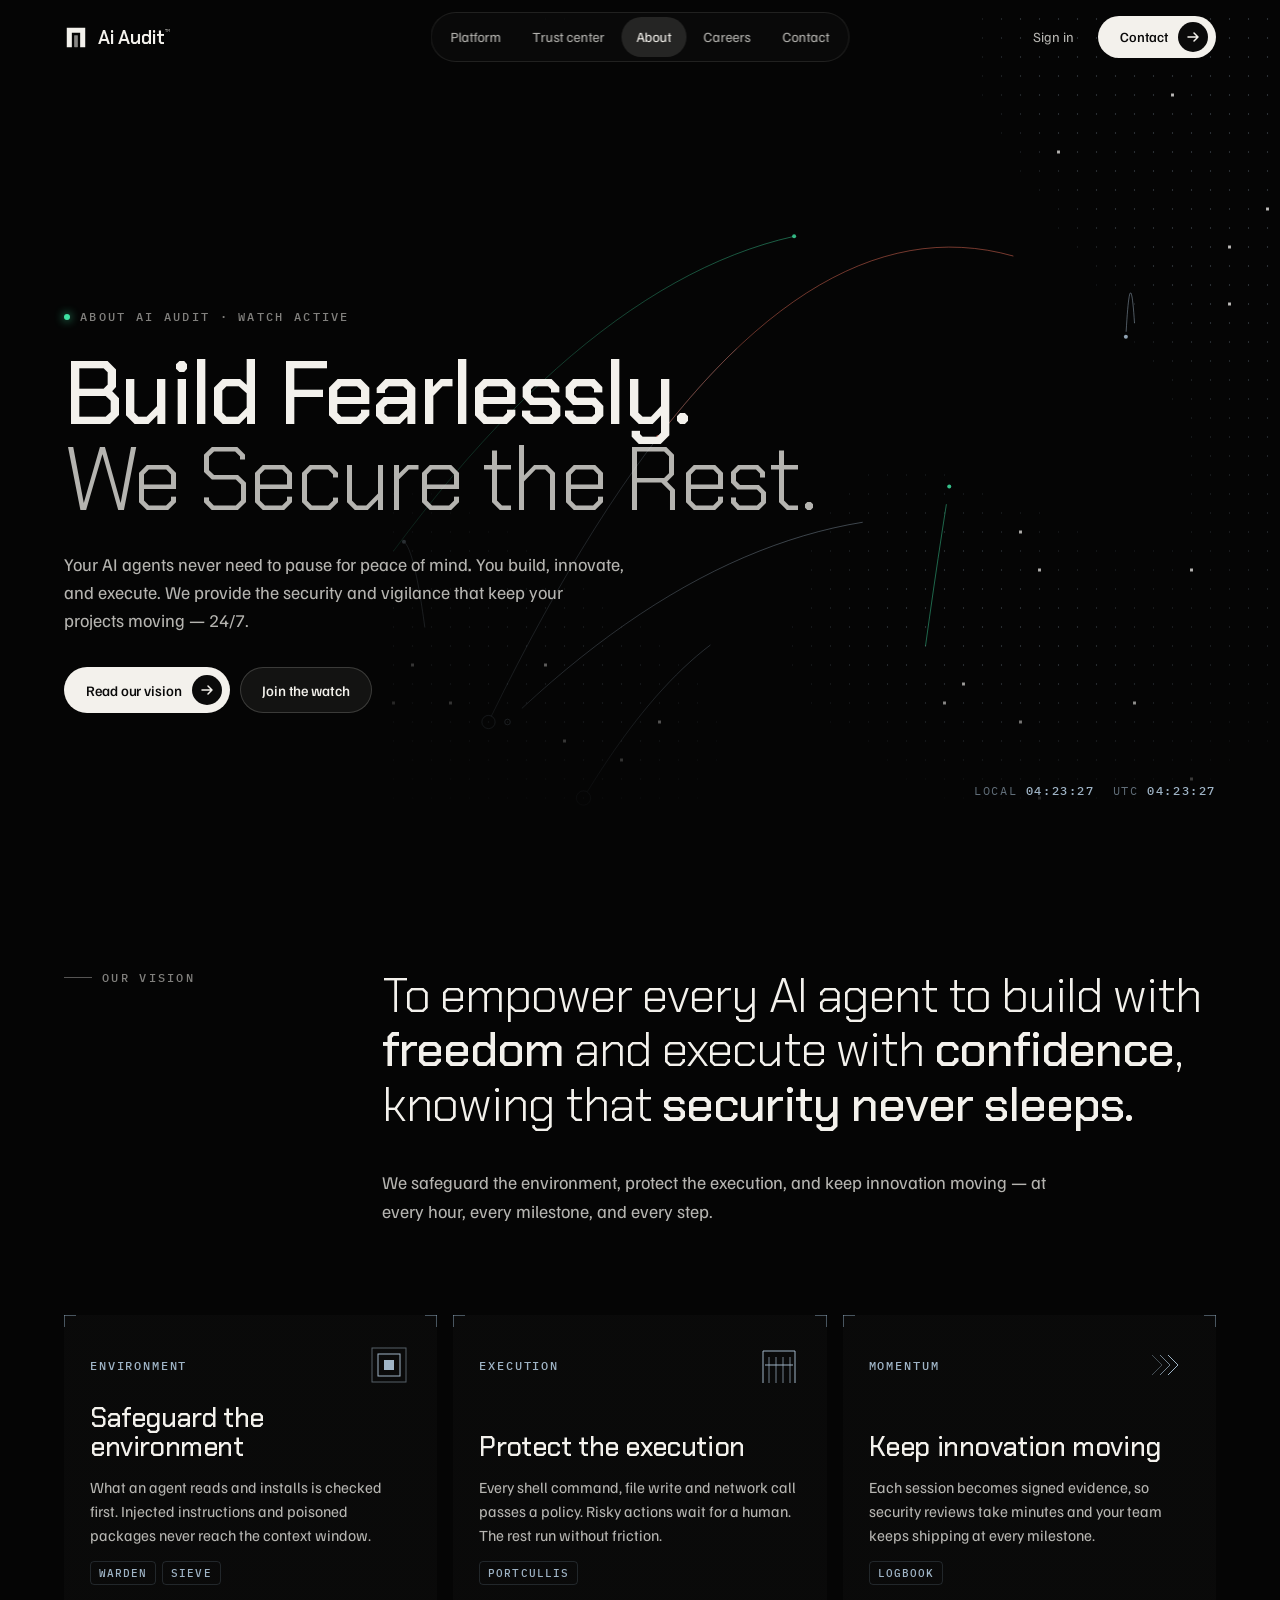
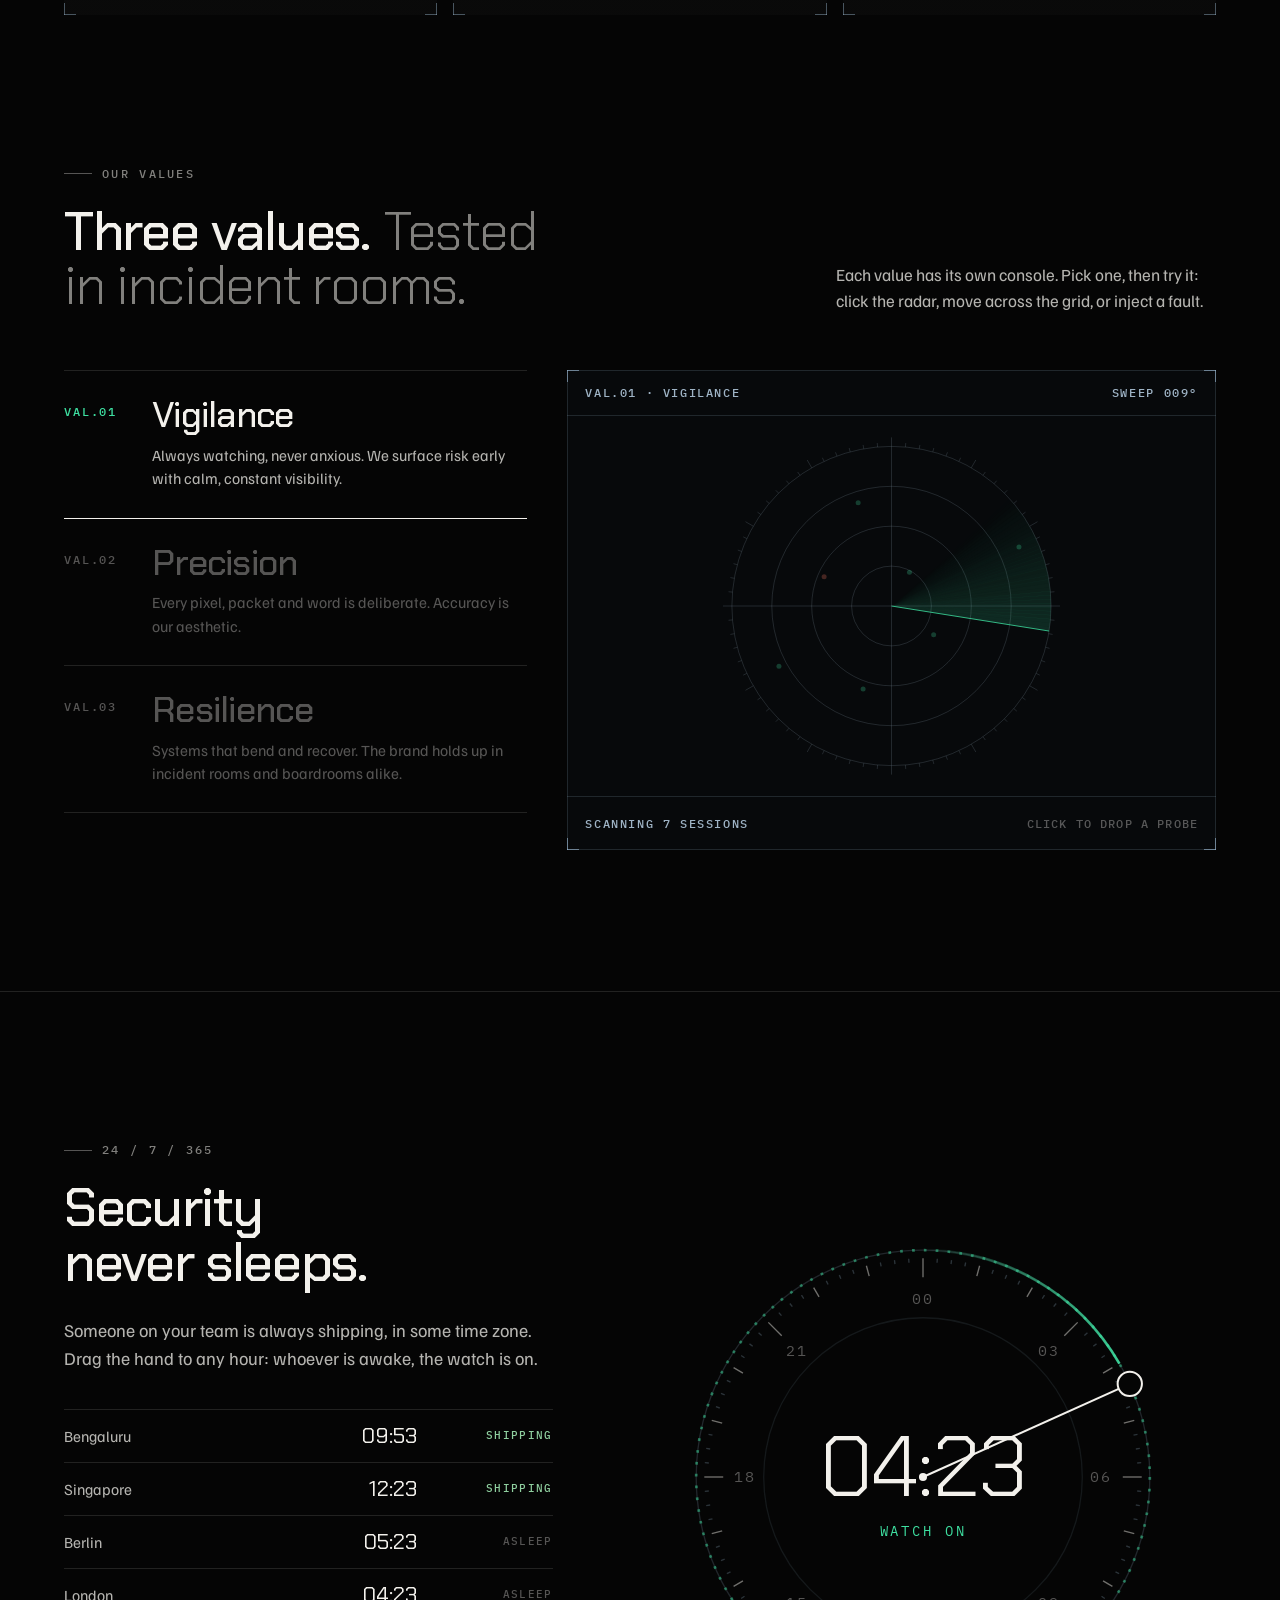
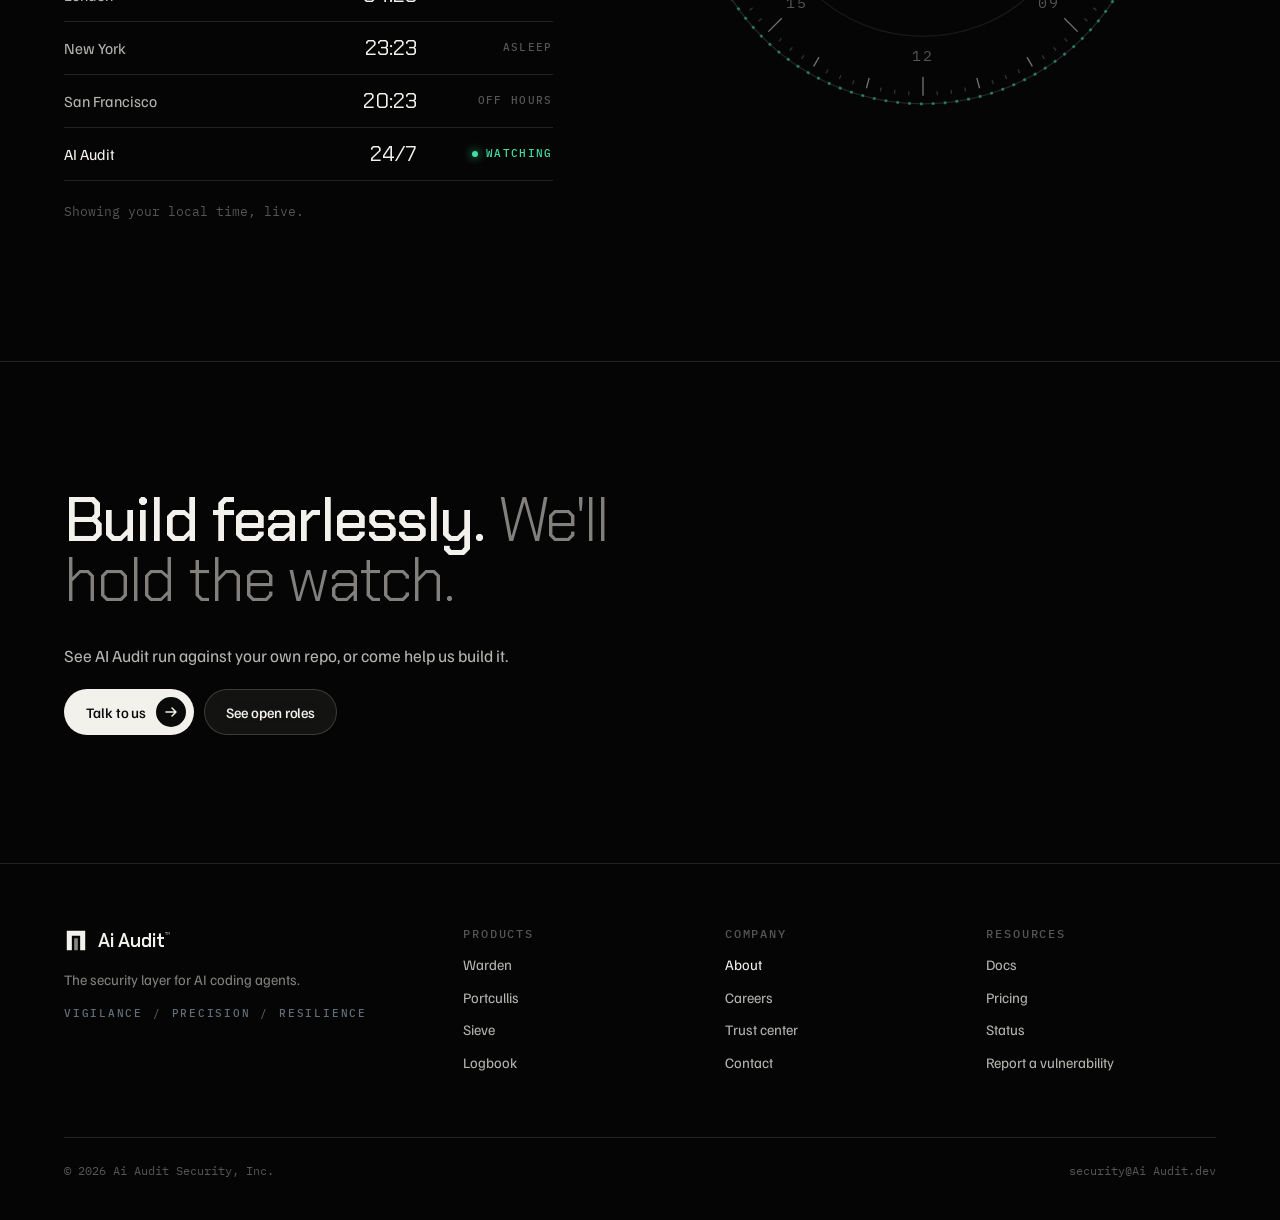
==== commit e0bd9021: "Add AI Audit SA apis on contact us page" ====
--- a/about.html
+++ b/about.html
@@ -3,8 +3,8 @@
 <head>
 <meta charset="utf-8">
 <meta name="viewport" content="width=device-width, initial-scale=1, viewport-fit=cover">
-<title>About Gatehouse</title>
-<meta name="description" content="Build fearlessly. We secure the rest. Gatehouse's vision, values and the watch that never sleeps.">
+<title>About AI Audit</title>
+<meta name="description" content="Build fearlessly. We secure the rest. AI Audit's vision, values and the watch that never sleeps.">
 <link rel="preconnect" href="https://fonts.googleapis.com">
 <link rel="preconnect" href="https://fonts.gstatic.com" crossorigin>
 <link rel="stylesheet" href="https://fonts.googleapis.com/css2?family=Chakra+Petch:wght@300;400;500;600;700&family=Familjen+Grotesk:wght@400;500;600&family=IBM+Plex+Mono:wght@400;500&display=swap">
@@ -120,7 +120,7 @@
 <header class="page-hero about-hero" id="top">
   <div class="bg" aria-hidden="true"><canvas id="net"></canvas></div>
   <div class="wrap">
-    <span class="label bare hero-label"><span class="dot pulse"></span>About Gatehouse · Watch active</span>
+    <span class="label bare hero-label"><span class="dot pulse"></span>About AI Audit · Watch active</span>
     <h1 class="display"><span class="line"><span>Build Fearlessly.</span></span><span class="line"><span class="thin">We Secure the Rest.</span></span></h1>
     <p class="hero-sub">Your AI agents never need to pause for peace of mind. You build, innovate, and execute. We provide the security and vigilance that keep your projects moving — 24/7.</p>
     <div class="hero-actions">
@@ -224,7 +224,7 @@
     <div class="wrap inner">
       <h2 id="band-h">Build fearlessly. <span>We'll hold the watch.</span></h2>
       <div class="side">
-        <p>See Gatehouse run against your own repo, or come help us build it.</p>
+        <p>See AI Audit run against your own repo, or come help us build it.</p>
         <div class="row">
           <a class="btn btn-primary" href="contact.html">Talk to us <span class="chip"><svg width="14" height="14" viewBox="0 0 14 14" aria-hidden="true"><path d="M2 7h10M8 3l4 4-4 4" stroke="currentColor" stroke-width="1.5" fill="none" stroke-linecap="round" stroke-linejoin="round"/></svg></span></a>
           <a class="btn btn-ghost" href="careers.html">See open roles</a>
@@ -472,7 +472,7 @@
       }
     }
     CITIES.forEach(function(c){ var row = document.createElement('div'); row.className = 'city'; row.innerHTML = '<span>' + c[0] + '</span><span class="t">--:--</span><span class="st">--</span>'; citiesEl.appendChild(row); c.row = row; });
-    var us = document.createElement('div'); us.className = 'city us'; us.innerHTML = '<span>Gatehouse</span><span class="t">24/7</span><span class="st"><span class="dot pulse"></span>Watching</span>'; citiesEl.appendChild(us);
+    var us = document.createElement('div'); us.className = 'city us'; us.innerHTML = '<span>AI Audit</span><span class="t">24/7</span><span class="st"><span class="dot pulse"></span>Watching</span>'; citiesEl.appendChild(us);
     function fmt(d, tz){ try { return new Intl.DateTimeFormat('en-GB', {hour: '2-digit', minute: '2-digit', hour12: false, timeZone: tz}).format(d); } catch (e){ return '--:--'; } }
     function render(){
       var ang = minutes / 1440 * Math.PI * 2 - Math.PI / 2, x = C + Math.cos(ang) * R, y = C + Math.sin(ang) * R;
--- a/site.css
+++ b/site.css
@@ -1,4 +1,4 @@
-/* Gatehouse site system, shared by About, Careers, Trust center and Contact.
+/* AI Audit site system, shared by About, Careers, Trust center and Contact.
    Layout: fixed glass nav, full-width bands on edge-black, 1440px container.
    Type: Chakra Petch for headings and numbers, Familjen Grotesk for body, Plex Mono for HUD labels.
    HUD details (corner brackets, grids, readouts) in cool steel. Single dark look by design. */
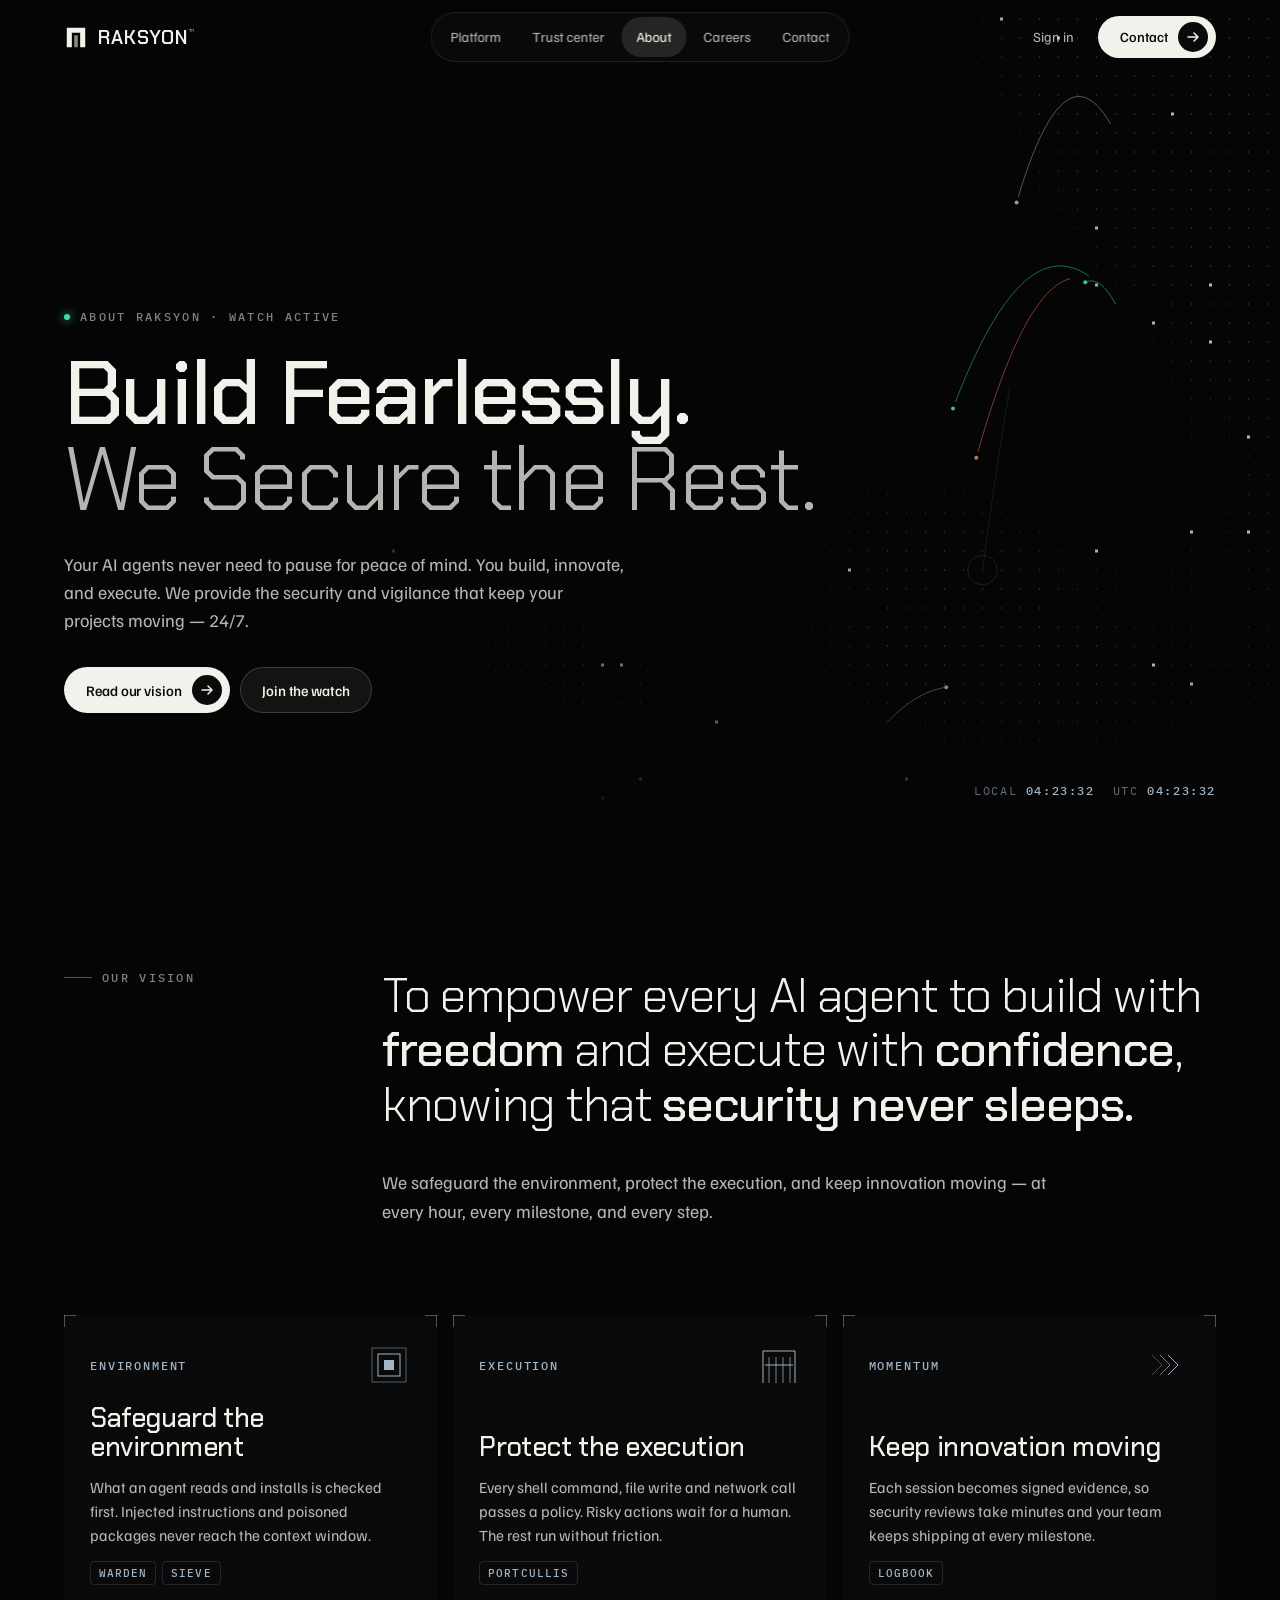
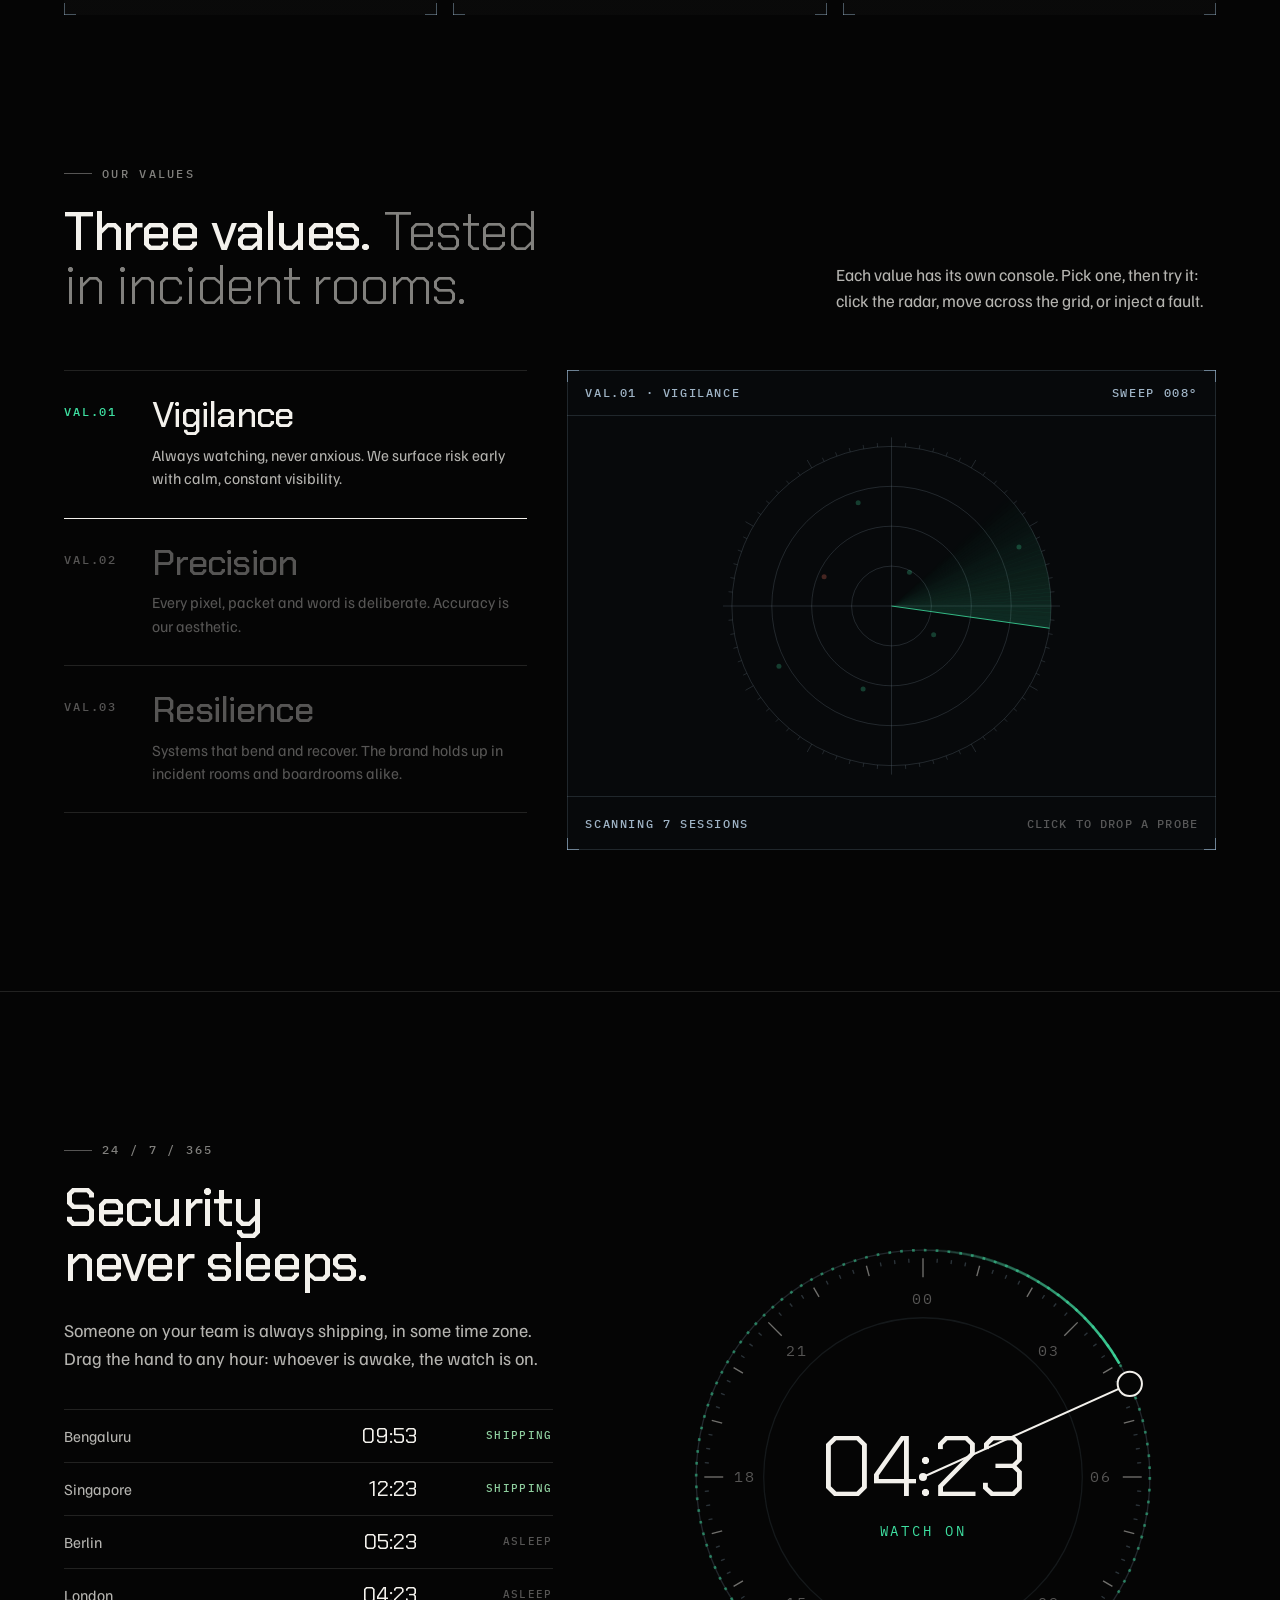
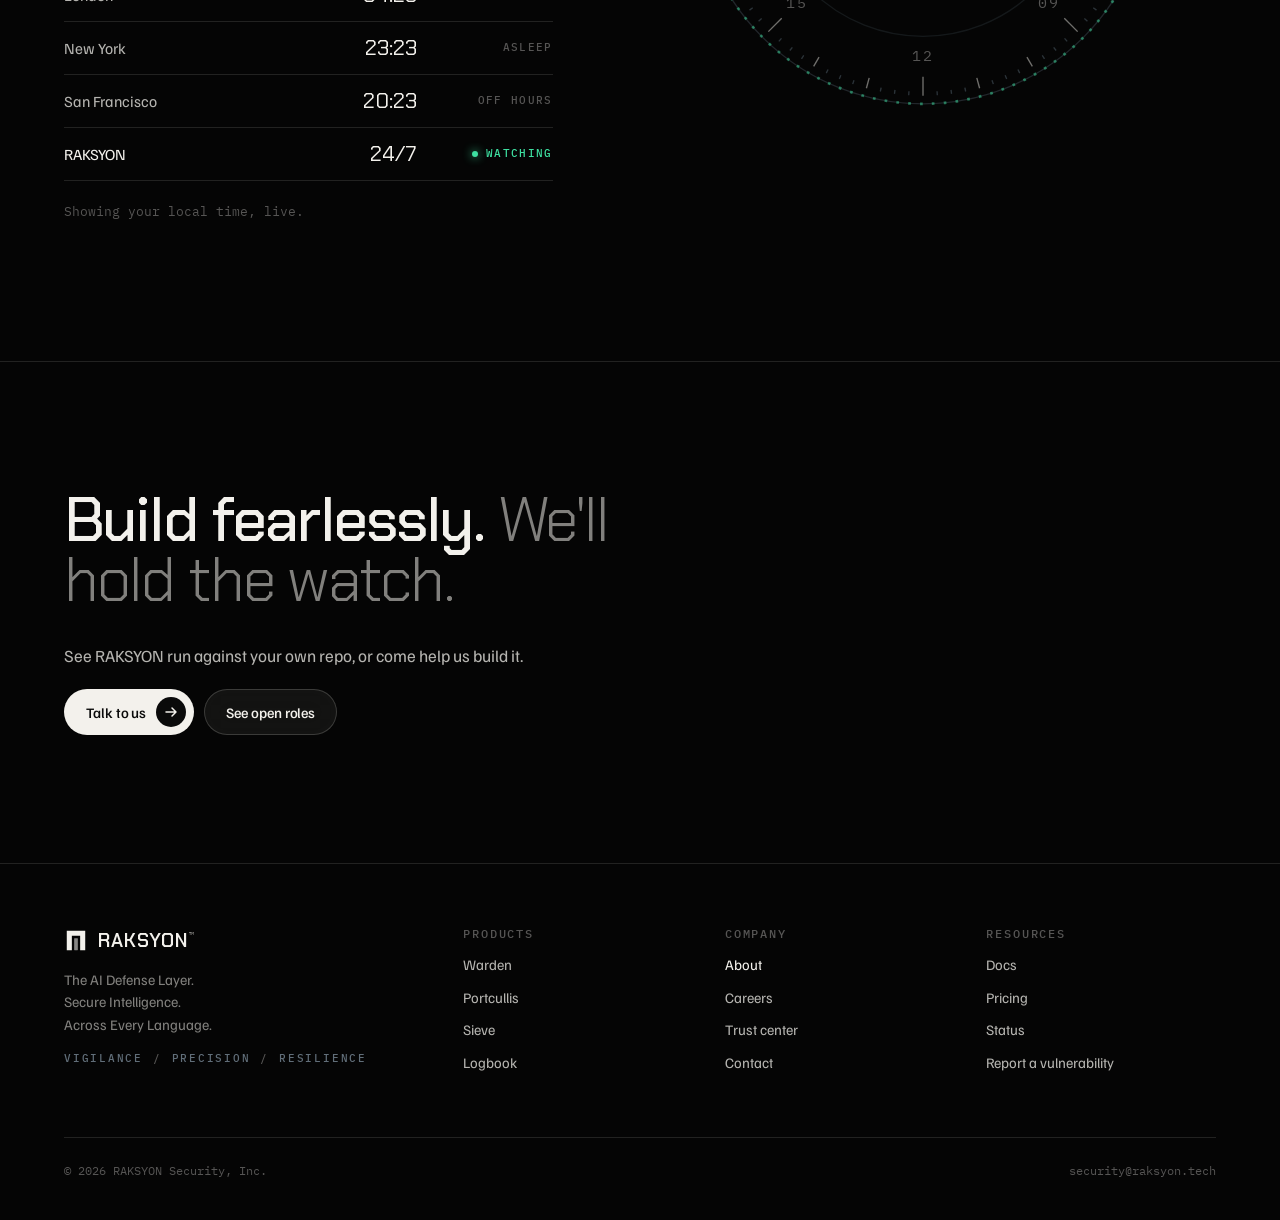
==== commit 3762cc1d: "fixed name" ====
--- a/about.html
+++ b/about.html
@@ -3,8 +3,8 @@
 <head>
 <meta charset="utf-8">
 <meta name="viewport" content="width=device-width, initial-scale=1, viewport-fit=cover">
-<title>About AI Audit</title>
-<meta name="description" content="Build fearlessly. We secure the rest. AI Audit's vision, values and the watch that never sleeps.">
+<title>About RAKSYON</title>
+<meta name="description" content="Build fearlessly. We secure the rest. RAKSYON's vision, values and the watch that never sleeps.">
 <link rel="preconnect" href="https://fonts.googleapis.com">
 <link rel="preconnect" href="https://fonts.gstatic.com" crossorigin>
 <link rel="stylesheet" href="https://fonts.googleapis.com/css2?family=Chakra+Petch:wght@300;400;500;600;700&family=Familjen+Grotesk:wght@400;500;600&family=IBM+Plex+Mono:wght@400;500&display=swap">
@@ -120,7 +120,7 @@
 <header class="page-hero about-hero" id="top">
   <div class="bg" aria-hidden="true"><canvas id="net"></canvas></div>
   <div class="wrap">
-    <span class="label bare hero-label"><span class="dot pulse"></span>About AI Audit · Watch active</span>
+    <span class="label bare hero-label"><span class="dot pulse"></span>About RAKSYON · Watch active</span>
     <h1 class="display"><span class="line"><span>Build Fearlessly.</span></span><span class="line"><span class="thin">We Secure the Rest.</span></span></h1>
     <p class="hero-sub">Your AI agents never need to pause for peace of mind. You build, innovate, and execute. We provide the security and vigilance that keep your projects moving — 24/7.</p>
     <div class="hero-actions">
@@ -224,7 +224,7 @@
     <div class="wrap inner">
       <h2 id="band-h">Build fearlessly. <span>We'll hold the watch.</span></h2>
       <div class="side">
-        <p>See AI Audit run against your own repo, or come help us build it.</p>
+        <p>See RAKSYON run against your own repo, or come help us build it.</p>
         <div class="row">
           <a class="btn btn-primary" href="contact.html">Talk to us <span class="chip"><svg width="14" height="14" viewBox="0 0 14 14" aria-hidden="true"><path d="M2 7h10M8 3l4 4-4 4" stroke="currentColor" stroke-width="1.5" fill="none" stroke-linecap="round" stroke-linejoin="round"/></svg></span></a>
           <a class="btn btn-ghost" href="careers.html">See open roles</a>
@@ -472,7 +472,7 @@
       }
     }
     CITIES.forEach(function(c){ var row = document.createElement('div'); row.className = 'city'; row.innerHTML = '<span>' + c[0] + '</span><span class="t">--:--</span><span class="st">--</span>'; citiesEl.appendChild(row); c.row = row; });
-    var us = document.createElement('div'); us.className = 'city us'; us.innerHTML = '<span>AI Audit</span><span class="t">24/7</span><span class="st"><span class="dot pulse"></span>Watching</span>'; citiesEl.appendChild(us);
+    var us = document.createElement('div'); us.className = 'city us'; us.innerHTML = '<span>RAKSYON</span><span class="t">24/7</span><span class="st"><span class="dot pulse"></span>Watching</span>'; citiesEl.appendChild(us);
     function fmt(d, tz){ try { return new Intl.DateTimeFormat('en-GB', {hour: '2-digit', minute: '2-digit', hour12: false, timeZone: tz}).format(d); } catch (e){ return '--:--'; } }
     function render(){
       var ang = minutes / 1440 * Math.PI * 2 - Math.PI / 2, x = C + Math.cos(ang) * R, y = C + Math.sin(ang) * R;
--- a/site.css
+++ b/site.css
@@ -1,4 +1,4 @@
-/* AI Audit site system, shared by About, Careers, Trust center and Contact.
+/* RAKSYON site system, shared by About, Careers, Trust center and Contact.
    Layout: fixed glass nav, full-width bands on edge-black, 1440px container.
    Type: Chakra Petch for headings and numbers, Familjen Grotesk for body, Plex Mono for HUD labels.
    HUD details (corner brackets, grids, readouts) in cool steel. Single dark look by design. */
@@ -70,7 +70,7 @@
 .nav{position:fixed;top:0;left:0;right:0;z-index:30;padding-top:calc(16px + env(safe-area-inset-top, 0px));padding-bottom:16px;transition:background .35s var(--ease),box-shadow .35s;animation:drop .8s var(--ease) .05s both}
 .nav.scrolled{background:rgba(5,5,5,.76);backdrop-filter:blur(16px) saturate(1.2);-webkit-backdrop-filter:blur(16px) saturate(1.2);box-shadow:0 1px 0 var(--line)}
 .nav .wrap{display:flex;align-items:center;justify-content:space-between;gap:16px}
-.brand{display:flex;align-items:center;gap:10px;font:600 19px/1 var(--f-head);letter-spacing:-.01em}
+.brand{display:flex;align-items:center;gap:10px;font:600 19px/1 var(--f-head);letter-spacing:.05em}
 .brand svg{width:24px;height:24px;flex:none}
 .brand sup{font:500 9px/1 var(--f-mono);letter-spacing:0;color:var(--ink-3);margin-left:1px;vertical-align:9px}
 .links{display:flex;gap:2px;padding:5px;border-radius:999px;background:rgba(14,14,13,.55);box-shadow:inset 0 0 0 1px rgba(243,241,236,.1);backdrop-filter:blur(16px) saturate(1.2);-webkit-backdrop-filter:blur(16px) saturate(1.2)}
@@ -180,6 +180,7 @@
 footer{border-top:1px solid var(--line);padding-block:64px calc(40px + env(safe-area-inset-bottom, 0px))}
 .fgrid{display:grid;grid-template-columns:minmax(0,1.6fr) repeat(3,minmax(0,1fr));gap:32px}
 .fgrid p{margin:16px 0 0;color:var(--ink-3);font-size:14.5px;max-width:30ch}
+.fgrid p span{white-space:nowrap}
 .fvalues{margin-top:18px;display:flex;gap:10px;flex-wrap:wrap;font:500 11px/1 var(--f-mono);letter-spacing:.16em;text-transform:uppercase;color:var(--steel-2)}
 .fvalues span+span::before{content:"/";margin-right:10px;color:var(--ink-4)}
 .fgrid h4{margin:0 0 14px;font:500 11.5px/1 var(--f-mono);letter-spacing:.16em;text-transform:uppercase;color:var(--ink-4)}
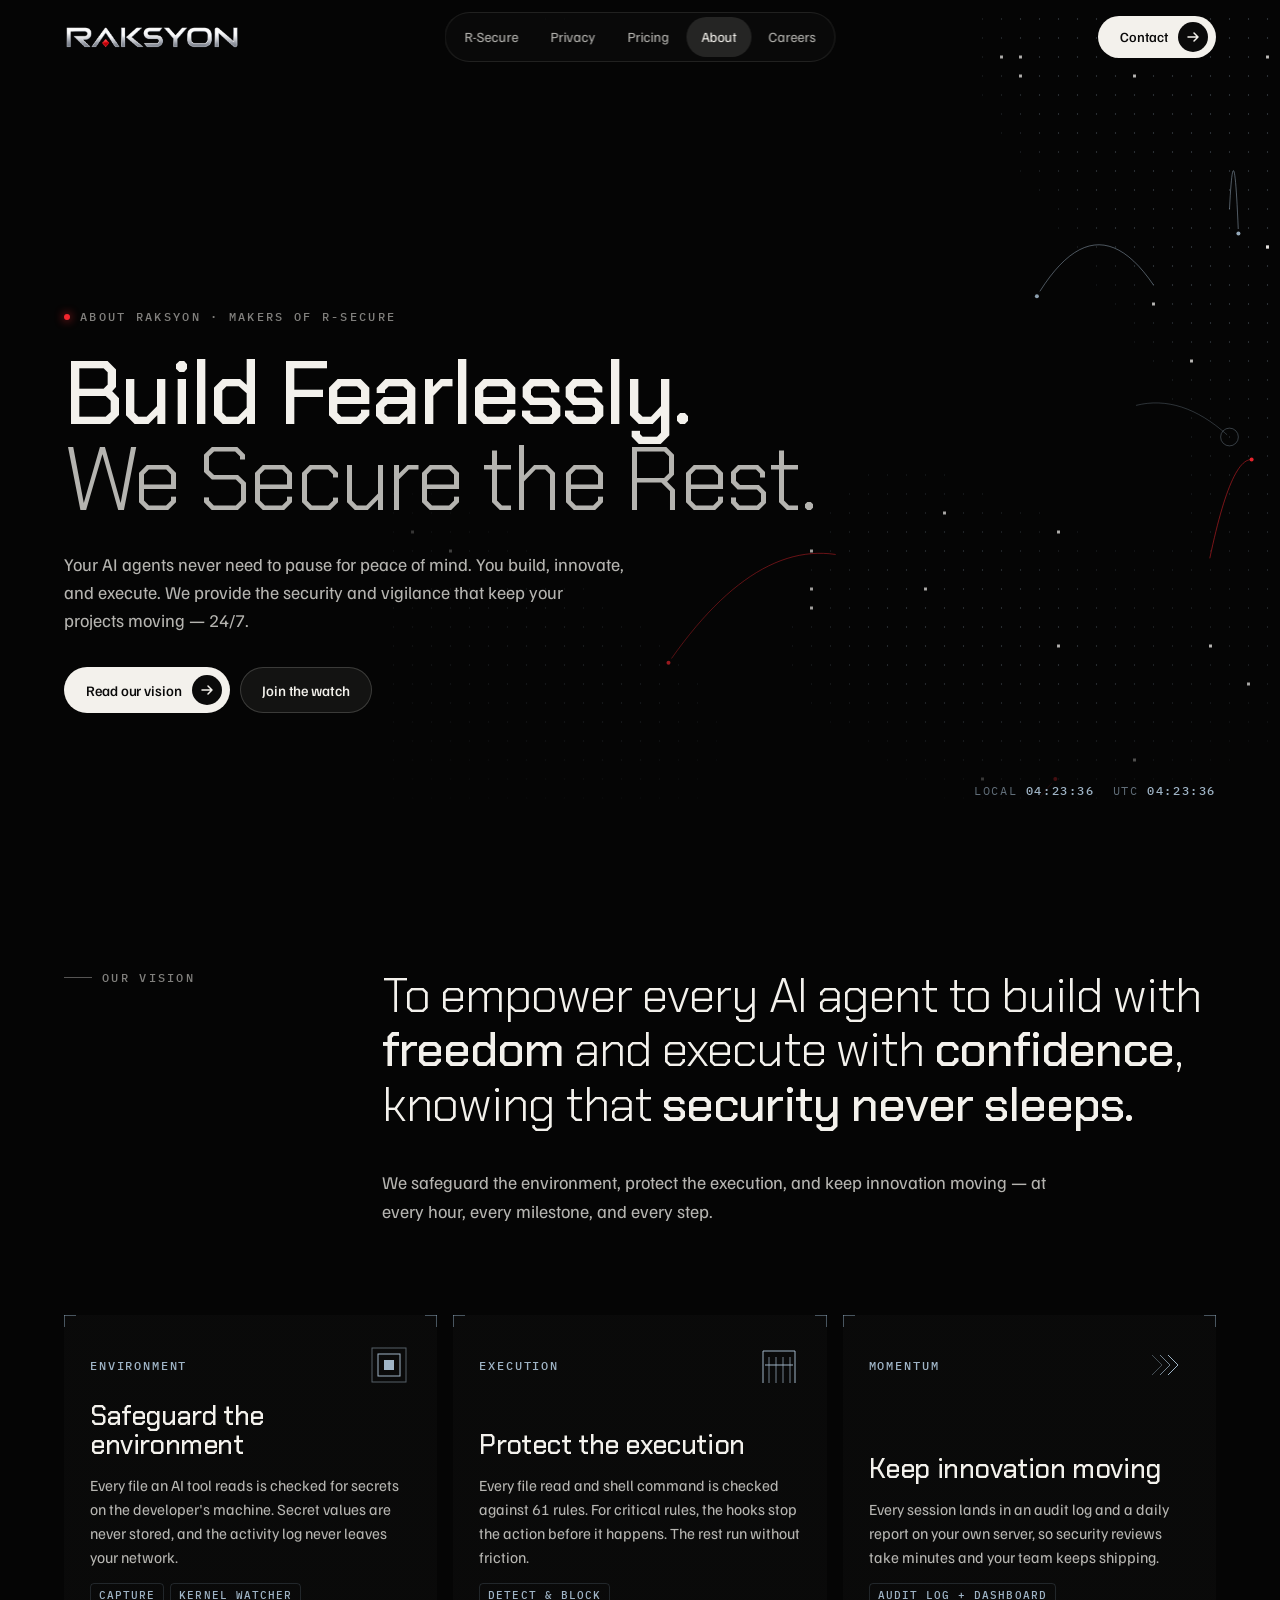
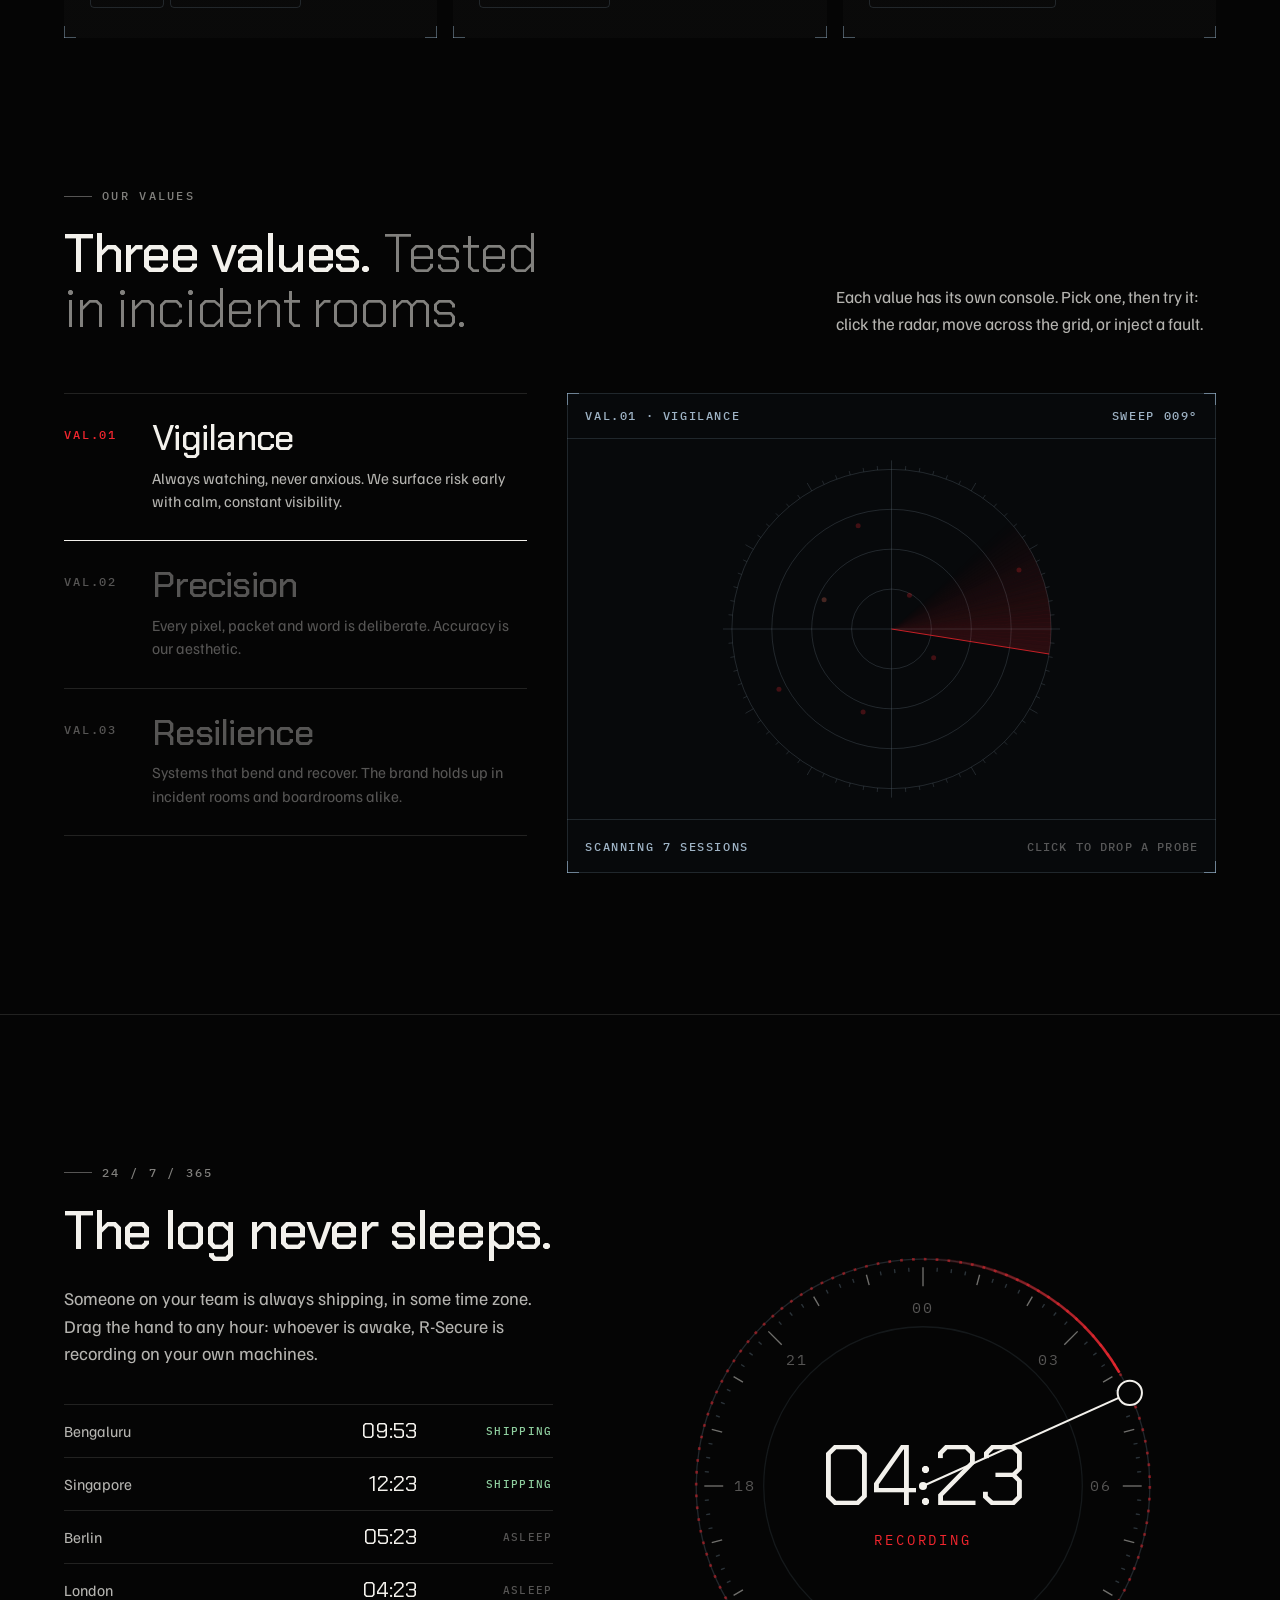
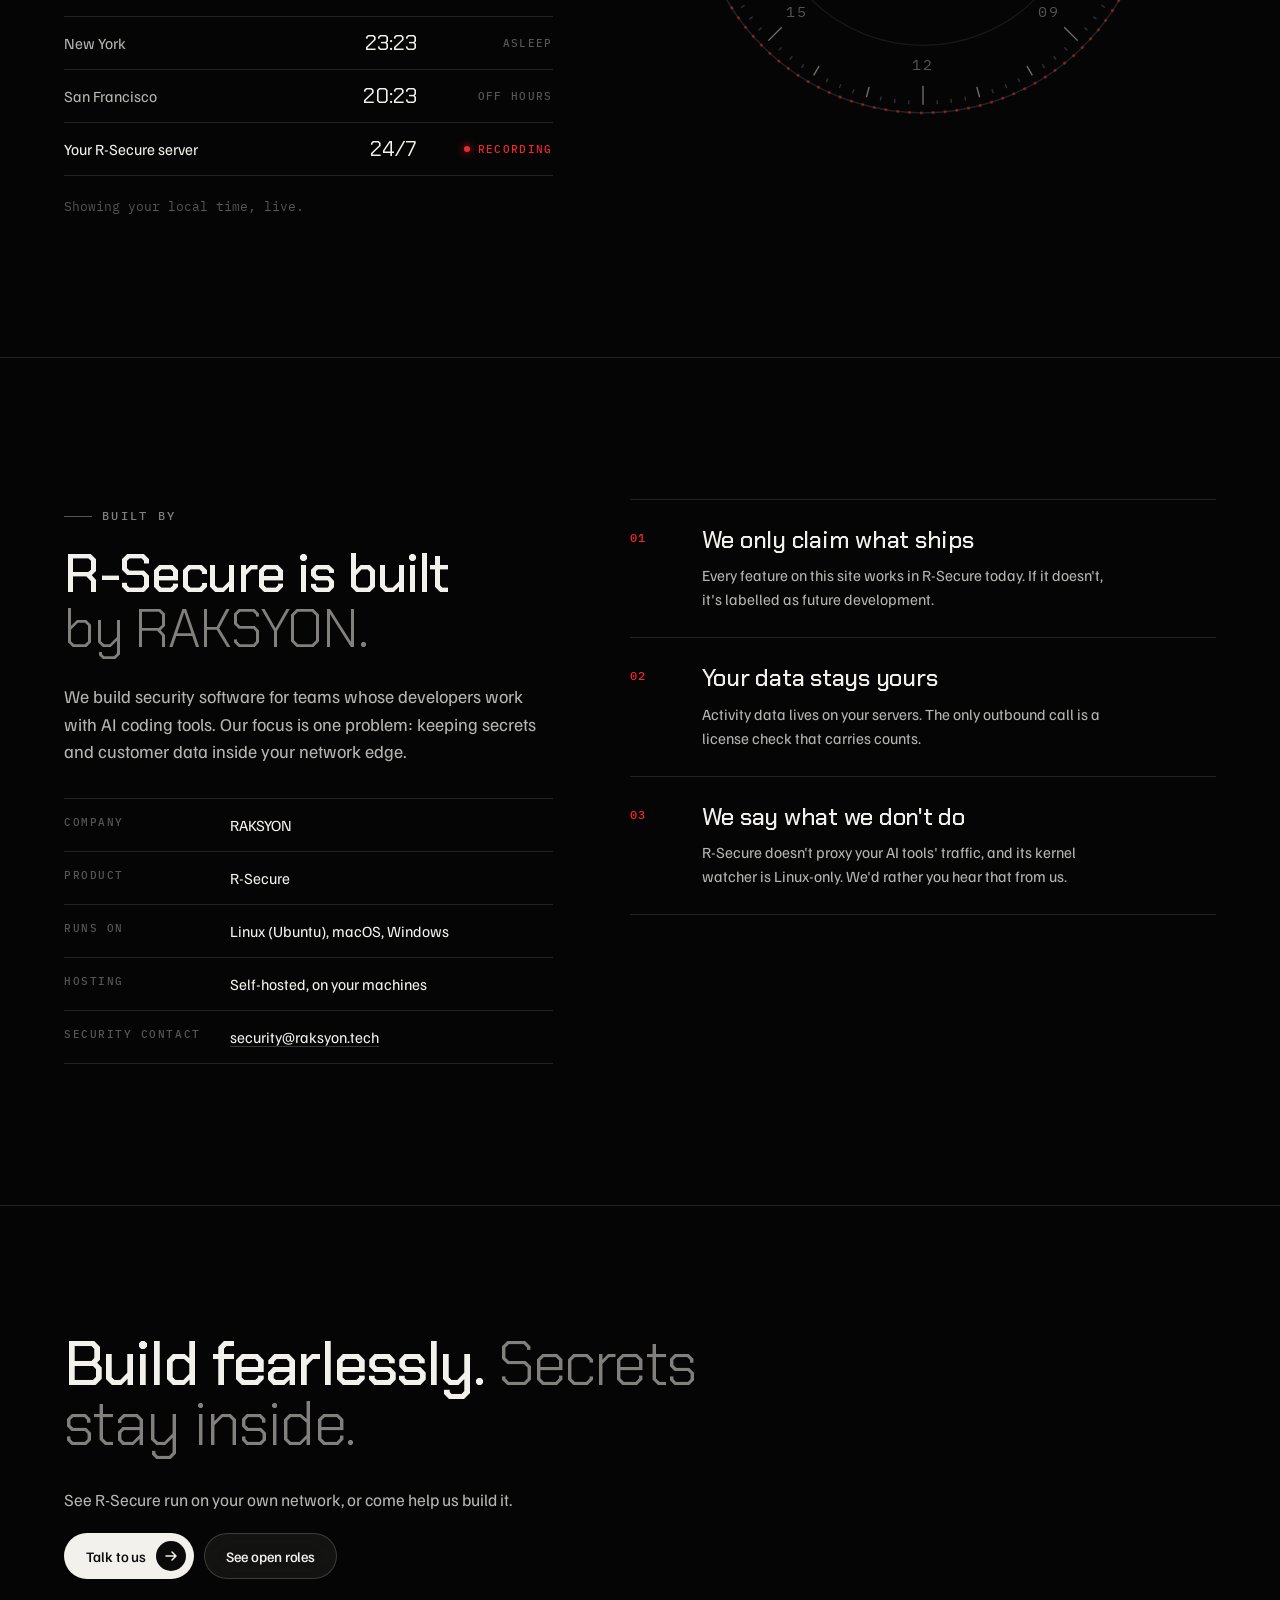
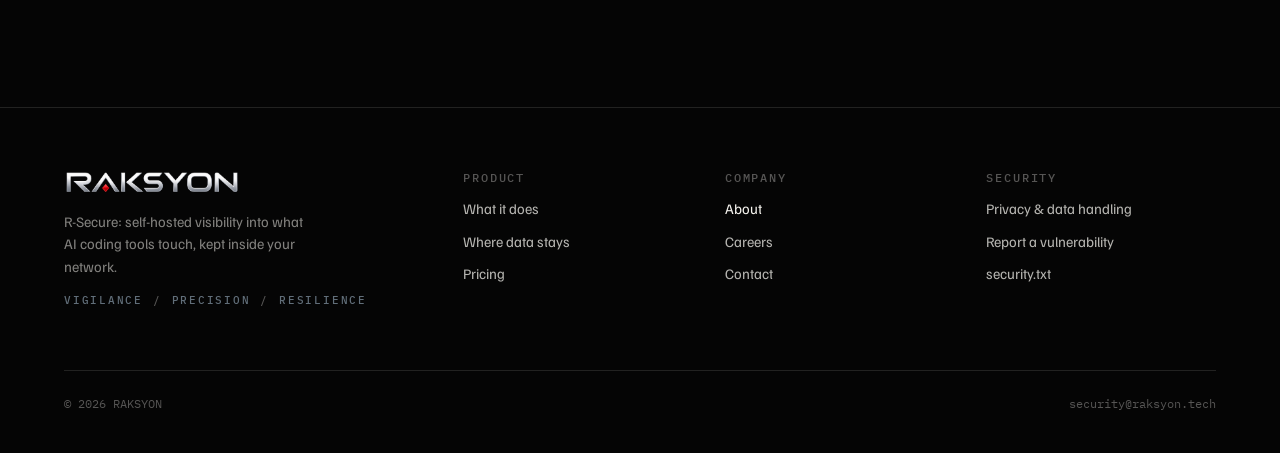
==== commit 21b4b1e3: "fixed the ui" ====
--- a/about.html
+++ b/about.html
@@ -4,11 +4,11 @@
 <meta charset="utf-8">
 <meta name="viewport" content="width=device-width, initial-scale=1, viewport-fit=cover">
 <title>About RAKSYON</title>
-<meta name="description" content="Build fearlessly. We secure the rest. RAKSYON's vision, values and the watch that never sleeps.">
+<meta name="description" content="Build fearlessly. We secure the rest. RAKSYON's vision and values, and the team behind R-Secure.">
 <link rel="preconnect" href="https://fonts.googleapis.com">
 <link rel="preconnect" href="https://fonts.gstatic.com" crossorigin>
 <link rel="stylesheet" href="https://fonts.googleapis.com/css2?family=Chakra+Petch:wght@300;400;500;600;700&family=Familjen+Grotesk:wght@400;500;600&family=IBM+Plex+Mono:wght@400;500&display=swap">
-<link rel="stylesheet" href="site.css">
+<link rel="stylesheet" href="assets/css/site.css">
 <style>
 /* hero */
 .about-hero .bg::after{content:"";position:absolute;inset:0;background:linear-gradient(to right,var(--bg) 0%,rgba(5,5,5,.82) 28%,rgba(5,5,5,.15) 62%,rgba(5,5,5,0) 100%)}
@@ -111,6 +111,22 @@
   .vtab .name{font-size:21px}
   .screen-foot .hint{display:none}
 }
+
+/* built by */
+.built{display:grid;grid-template-columns:minmax(0,5fr) minmax(0,6fr);gap:clamp(40px,6vw,96px);align-items:start}
+.built > *{min-width:0}
+.facts{margin:32px 0 0;display:grid;border-top:1px solid var(--line)}
+.facts div{display:grid;grid-template-columns:150px 1fr;gap:16px;padding:14px 0;border-bottom:1px solid var(--line)}
+.facts dt{font:500 11px/1.7 var(--f-mono);letter-spacing:.14em;text-transform:uppercase;color:var(--ink-4)}
+.facts dd{margin:0;font-size:15.5px;color:var(--ink)}
+.facts dd a{border-bottom:1px solid var(--line-2)}
+.facts dd a:hover{border-color:var(--ink)}
+.rules-we-keep{list-style:none;margin:0;padding:0;border-top:1px solid var(--line)}
+.rules-we-keep li{display:grid;grid-template-columns:56px 1fr;gap:16px;padding:26px 0;border-bottom:1px solid var(--line)}
+.rules-we-keep .code{padding-top:6px;color:var(--live)}
+.rules-we-keep h3{font:500 24px/1.15 var(--f-head);letter-spacing:-.01em}
+.rules-we-keep p{margin:10px 0 0;font-size:15.5px;color:var(--ink-2);max-width:46ch}
+@media (max-width:899px){.built{grid-template-columns:1fr}.facts div{grid-template-columns:1fr;gap:4px}}
 .vdesc{display:none;margin:18px 0 0;font-size:16px;color:var(--ink-2);max-width:42ch;min-height:3em}
 </style>
 </head>
@@ -120,7 +136,7 @@
 <header class="page-hero about-hero" id="top">
   <div class="bg" aria-hidden="true"><canvas id="net"></canvas></div>
   <div class="wrap">
-    <span class="label bare hero-label"><span class="dot pulse"></span>About RAKSYON · Watch active</span>
+    <span class="label bare hero-label"><span class="dot pulse"></span>About RAKSYON · Makers of R-Secure</span>
     <h1 class="display"><span class="line"><span>Build Fearlessly.</span></span><span class="line"><span class="thin">We Secure the Rest.</span></span></h1>
     <p class="hero-sub">Your AI agents never need to pause for peace of mind. You build, innovate, and execute. We provide the security and vigilance that keep your projects moving — 24/7.</p>
     <div class="hero-actions">
@@ -145,22 +161,22 @@
           <div class="top"><span class="code">Environment</span>
             <svg class="glyph g1" viewBox="0 0 44 44" aria-hidden="true"><rect class="r1" x="17" y="17" width="10" height="10" fill="currentColor"/><rect class="r2" x="11" y="11" width="22" height="22" fill="none" stroke="currentColor"/><rect class="r3" x="5" y="5" width="34" height="34" fill="none" stroke="currentColor" opacity=".5"/></svg></div>
           <h3>Safeguard the environment</h3>
-          <p>What an agent reads and installs is checked first. Injected instructions and poisoned packages never reach the context window.</p>
-          <div class="tags"><span>Warden</span><span>Sieve</span></div>
+          <p>Every file an AI tool reads is checked for secrets on the developer's machine. Secret values are never stored, and the activity log never leaves your network.</p>
+          <div class="tags"><span>Capture</span><span>Kernel watcher</span></div>
         </article>
         <article class="pillar corners hoverable reveal">
           <div class="top"><span class="code">Execution</span>
             <svg class="glyph g2" viewBox="0 0 44 44" aria-hidden="true"><path d="M6 40V8h32v32" fill="none" stroke="currentColor"/><g class="bar"><path d="M12 14v26M19 14v26M26 14v26M33 14v26" stroke="currentColor" opacity=".7"/><path d="M8 22h28" stroke="currentColor"/></g></svg></div>
           <h3>Protect the execution</h3>
-          <p>Every shell command, file write and network call passes a policy. Risky actions wait for a human. The rest run without friction.</p>
-          <div class="tags"><span>Portcullis</span></div>
+          <p>Every file read and shell command is checked against 61 rules. For critical rules, the hooks stop the action before it happens. The rest run without friction.</p>
+          <div class="tags"><span>Detect &amp; block</span></div>
         </article>
         <article class="pillar corners hoverable reveal">
           <div class="top"><span class="code">Momentum</span>
             <svg class="glyph g3" viewBox="0 0 44 44" aria-hidden="true"><path class="c1" d="M6 12l10 10-10 10" fill="none" stroke="currentColor" opacity=".4"/><path class="c2" d="M14 12l10 10-10 10" fill="none" stroke="currentColor" opacity=".7"/><path class="c3" d="M22 12l10 10-10 10" fill="none" stroke="currentColor"/></svg></div>
           <h3>Keep innovation moving</h3>
-          <p>Each session becomes signed evidence, so security reviews take minutes and your team keeps shipping at every milestone.</p>
-          <div class="tags"><span>Logbook</span></div>
+          <p>Every session lands in an audit log and a daily report on your own server, so security reviews take minutes and your team keeps shipping.</p>
+          <div class="tags"><span>Audit log + dashboard</span></div>
         </article>
       </div>
     </div>
@@ -195,18 +211,18 @@
     <div class="wrap watch-grid">
       <div>
         <span class="label">24 / 7 / 365</span>
-        <h2 class="title" id="watch-h">Security never sleeps.</h2>
-        <p class="lede">Someone on your team is always shipping, in some time zone. Drag the hand to any hour: whoever is awake, the watch is on.</p>
+        <h2 class="title" id="watch-h">The log never sleeps.</h2>
+        <p class="lede">Someone on your team is always shipping, in some time zone. Drag the hand to any hour: whoever is awake, R-Secure is recording on your own machines.</p>
         <div class="cities" id="cities" aria-live="polite"></div>
         <div class="watch-actions"><button class="mini" type="button" id="nowBtn" hidden>Back to now</button><span id="watchNote">Showing your local time, live.</span></div>
       </div>
       <div class="ring-wrap">
         <svg class="ring" id="ring" viewBox="0 0 400 400" role="slider" tabindex="0" aria-label="Time of day" aria-valuemin="0" aria-valuemax="1439" aria-valuenow="0" aria-valuetext="00:00">
           <defs>
-            <linearGradient id="glintG" x1="0" y1="0" x2="1" y2="0"><stop offset="0" stop-color="#3ee0a1" stop-opacity="0"/><stop offset="1" stop-color="#3ee0a1" stop-opacity=".9"/></linearGradient>
+            <linearGradient id="glintG" x1="0" y1="0" x2="1" y2="0"><stop offset="0" stop-color="#f2262e" stop-opacity="0"/><stop offset="1" stop-color="#f2262e" stop-opacity=".9"/></linearGradient>
           </defs>
           <circle class="track" cx="200" cy="200" r="168" fill="none" stroke="rgba(160,190,215,.18)" stroke-width="1"/>
-          <circle cx="200" cy="200" r="168" fill="none" stroke="#3ee0a1" stroke-opacity=".5" stroke-width="2" stroke-dasharray="2 6.8"/>
+          <circle cx="200" cy="200" r="168" fill="none" stroke="#f2262e" stroke-opacity=".5" stroke-width="2" stroke-dasharray="2 6.8"/>
           <g class="glint"><path d="M200 32 A168 168 0 0 1 345.5 116" fill="none" stroke="url(#glintG)" stroke-width="2"/></g>
           <g id="ticks"></g>
           <circle cx="200" cy="200" r="118" fill="none" stroke="rgba(160,190,215,.1)"/>
@@ -214,17 +230,39 @@
           <circle id="knob" cx="200" cy="32" r="9" fill="#050505" stroke="#f3f1ec" stroke-width="1.5"/>
           <circle cx="200" cy="200" r="3" fill="#f3f1ec"/>
           <text class="big" id="ringTime" x="200" y="214" text-anchor="middle">00:00</text>
-          <text class="sub" x="200" y="244" text-anchor="middle">WATCH ON</text>
+          <text class="sub" x="200" y="244" text-anchor="middle">RECORDING</text>
         </svg>
       </div>
     </div>
   </section>
 
+  <section class="sec rule" id="built-by" aria-labelledby="built-h">
+    <div class="wrap built">
+      <div>
+        <span class="label">Built by</span>
+        <h2 class="title" id="built-h">R-Secure is built <em>by RAKSYON.</em></h2>
+        <p class="lede">We build security software for teams whose developers work with AI coding tools. Our focus is one problem: keeping secrets and customer data inside your network edge.</p>
+        <dl class="facts">
+          <div><dt>Company</dt><dd>RAKSYON</dd></div>
+          <div><dt>Product</dt><dd>R-Secure</dd></div>
+          <div><dt>Runs on</dt><dd>Linux (Ubuntu), macOS, Windows</dd></div>
+          <div><dt>Hosting</dt><dd>Self-hosted, on your machines</dd></div>
+          <div><dt>Security contact</dt><dd><a href="privacy.html#disclosure">security@raksyon.tech</a></dd></div>
+        </dl>
+      </div>
+      <ol class="rules-we-keep">
+        <li class="reveal"><span class="code">01</span><div><h3>We only claim what ships</h3><p>Every feature on this site works in R-Secure today. If it doesn't, it's labelled as future development.</p></div></li>
+        <li class="reveal"><span class="code">02</span><div><h3>Your data stays yours</h3><p>Activity data lives on your servers. The only outbound call is a license check that carries counts.</p></div></li>
+        <li class="reveal"><span class="code">03</span><div><h3>We say what we don't do</h3><p>R-Secure doesn't proxy your AI tools' traffic, and its kernel watcher is Linux-only. We'd rather you hear that from us.</p></div></li>
+      </ol>
+    </div>
+  </section>
+
   <section class="band" aria-labelledby="band-h">
     <div class="wrap inner">
-      <h2 id="band-h">Build fearlessly. <span>We'll hold the watch.</span></h2>
+      <h2 id="band-h">Build fearlessly. <span>Secrets stay inside.</span></h2>
       <div class="side">
-        <p>See RAKSYON run against your own repo, or come help us build it.</p>
+        <p>See R-Secure run on your own network, or come help us build it.</p>
         <div class="row">
           <a class="btn btn-primary" href="contact.html">Talk to us <span class="chip"><svg width="14" height="14" viewBox="0 0 14 14" aria-hidden="true"><path d="M2 7h10M8 3l4 4-4 4" stroke="currentColor" stroke-width="1.5" fill="none" stroke-linecap="round" stroke-linejoin="round"/></svg></span></a>
           <a class="btn btn-ghost" href="careers.html">See open roles</a>
@@ -235,11 +273,11 @@
 </main>
 
 <div id="site-footer"></div>
-<script src="site.js"></script>
+<script src="assets/js/site.js"></script>
 <script>
 (function(){
   var GH = window.GH, reduce = GH.reduce;
-  var STEEL = '159,180,198', LIVE = '62,224,161', DENY = '255,122,99', INK = '243,241,236';
+  var STEEL = '159,180,198', LIVE = '242,38,46', DENY = '255,122,99', INK = '243,241,236';
 
   /* ───── hero: dotted field with session arcs ───── */
   (function(){
@@ -472,7 +510,7 @@
       }
     }
     CITIES.forEach(function(c){ var row = document.createElement('div'); row.className = 'city'; row.innerHTML = '<span>' + c[0] + '</span><span class="t">--:--</span><span class="st">--</span>'; citiesEl.appendChild(row); c.row = row; });
-    var us = document.createElement('div'); us.className = 'city us'; us.innerHTML = '<span>RAKSYON</span><span class="t">24/7</span><span class="st"><span class="dot pulse"></span>Watching</span>'; citiesEl.appendChild(us);
+    var us = document.createElement('div'); us.className = 'city us'; us.innerHTML = '<span>Your R-Secure server</span><span class="t">24/7</span><span class="st"><span class="dot pulse"></span>Recording</span>'; citiesEl.appendChild(us);
     function fmt(d, tz){ try { return new Intl.DateTimeFormat('en-GB', {hour: '2-digit', minute: '2-digit', hour12: false, timeZone: tz}).format(d); } catch (e){ return '--:--'; } }
     function render(){
       var ang = minutes / 1440 * Math.PI * 2 - Math.PI / 2, x = C + Math.cos(ang) * R, y = C + Math.sin(ang) * R;
--- a/assets/css/site.css
+++ b/assets/css/site.css
@@ -0,0 +1,223 @@
+/* RAKSYON site system, shared by About, Careers, Privacy and Contact.
+   Layout: fixed glass nav, full-width bands on edge-black, 1440px container.
+   Type: Chakra Petch for headings and numbers, Familjen Grotesk for body, Plex Mono for HUD labels.
+   HUD details (corner brackets, grids, readouts) in cool steel. Single dark look by design. */
+@property --s{syntax:'<length>';inherits:false;initial-value:12px}
+:root{
+  --bg:#050505;
+  --panel:#0b0b0a;
+  --screen:#07090b;
+  --ink:#f3f1ec;
+  --ink-2:rgba(243,241,236,.74);
+  --ink-3:rgba(243,241,236,.52);
+  --ink-4:rgba(243,241,236,.34);
+  --line:rgba(243,241,236,.12);
+  --line-2:rgba(243,241,236,.2);
+  --steel:#9fb4c6;
+  --steel-2:rgba(159,180,198,.6);
+  --steel-line:rgba(160,190,215,.16);
+  --steel-dim:rgba(160,190,215,.07);
+  --deny:#ff7a63;
+  --hold:#e9c46f;
+  --allow:#8fcf9f;
+  --live:#f2262e;
+  --signal:#56c7ec;
+  --f-head:"Chakra Petch","Familjen Grotesk",ui-sans-serif,sans-serif;
+  --f-display:"Familjen Grotesk","Helvetica Neue",Arial,sans-serif;
+  --f-mono:"IBM Plex Mono",ui-monospace,"SFMono-Regular",Menlo,Consolas,monospace;
+  --ease:cubic-bezier(.22,1,.36,1);
+  --gut:max(20px, env(safe-area-inset-left, 0px));
+  --gut-r:max(20px, env(safe-area-inset-right, 0px));
+  color-scheme:dark;
+}
+html,body{background:var(--bg);color:var(--ink)}
+@media (min-width:768px){:root{--gut:max(40px, env(safe-area-inset-left, 0px));--gut-r:max(40px, env(safe-area-inset-right, 0px))}}
+@media (min-width:1200px){:root{--gut:max(64px, env(safe-area-inset-left, 0px));--gut-r:max(64px, env(safe-area-inset-right, 0px))}}
+*,*::before,*::after{box-sizing:border-box}
+html{overflow-x:clip;scroll-behavior:smooth}
+body{margin:0;font-family:var(--f-display);font-size:16px;line-height:1.55;-webkit-font-smoothing:antialiased;-moz-osx-font-smoothing:grayscale;text-rendering:optimizeLegibility;overflow-x:clip}
+::selection{background:rgba(243,241,236,.22)}
+a{color:inherit;text-decoration:none}
+button,input,select,textarea{font:inherit;color:inherit}
+:focus-visible{outline:1.5px solid var(--ink);outline-offset:3px;border-radius:6px}
+img,svg,canvas{max-width:100%}
+[hidden]{display:none!important}
+.wrap{max-width:1440px;margin-inline:auto;padding-left:var(--gut);padding-right:var(--gut-r)}
+.vh{position:absolute;width:1px;height:1px;overflow:hidden;clip:rect(0 0 0 0);white-space:nowrap}
+
+/* ───── micro type ───── */
+.label{font-family:var(--f-mono);font-size:11.5px;font-weight:500;letter-spacing:.2em;text-transform:uppercase;color:var(--ink-3);display:inline-flex;align-items:center;gap:10px}
+.label::before{content:"";width:28px;height:1px;background:var(--ink-4)}
+.label.bare::before{display:none}
+.code{font:500 11.5px/1 var(--f-mono);letter-spacing:.16em;text-transform:uppercase;color:var(--steel)}
+.dot{width:6px;height:6px;border-radius:50%;background:var(--live);box-shadow:0 0 10px var(--live);display:inline-block;flex:none}
+.dot.pulse{animation:pulse 2.4s ease-in-out infinite}
+@keyframes pulse{0%,100%{box-shadow:0 0 0 0 rgba(242,38,46,.55),0 0 10px var(--live)}60%{box-shadow:0 0 0 6px rgba(242,38,46,0),0 0 10px var(--live)}}
+
+/* ───── buttons ───── */
+.btn{display:inline-flex;align-items:center;gap:10px;height:46px;padding:0 8px 0 22px;border-radius:999px;font:500 14.5px/1 var(--f-display);letter-spacing:-.005em;transition:background .25s var(--ease),color .25s,transform .2s var(--ease),box-shadow .25s;cursor:pointer;border:0;white-space:nowrap}
+.btn:active{transform:scale(.97)}
+.btn-primary{background:var(--ink);color:#0a0a0a}
+.btn-primary:hover{background:#fff}
+.btn-primary .chip{width:30px;height:30px;border-radius:50%;background:#0a0a0a;color:var(--ink);display:grid;place-items:center;transition:transform .3s var(--ease)}
+.btn-primary:hover .chip{transform:translateX(2px) rotate(-45deg)}
+.btn-ghost{padding:0 22px;color:var(--ink);background:rgba(243,241,236,.06);box-shadow:inset 0 0 0 1px rgba(243,241,236,.18);backdrop-filter:blur(14px);-webkit-backdrop-filter:blur(14px)}
+.btn-ghost:hover{background:rgba(243,241,236,.12)}
+.mini{display:inline-flex;align-items:center;gap:8px;height:32px;padding:0 12px;border-radius:5px;border:1px solid var(--steel-line);background:rgba(160,190,215,.06);font:500 11px/1 var(--f-mono);letter-spacing:.12em;text-transform:uppercase;color:var(--ink);cursor:pointer;transition:background .2s,border-color .2s}
+.mini:hover{background:rgba(160,190,215,.14);border-color:rgba(160,190,215,.32)}
+
+/* ───── nav ───── */
+.nav{position:fixed;top:0;left:0;right:0;z-index:30;padding-top:calc(16px + env(safe-area-inset-top, 0px));padding-bottom:16px;transition:background .35s var(--ease),box-shadow .35s;animation:drop .8s var(--ease) .05s both}
+.nav.scrolled{background:rgba(5,5,5,.76);backdrop-filter:blur(16px) saturate(1.2);-webkit-backdrop-filter:blur(16px) saturate(1.2);box-shadow:0 1px 0 var(--line)}
+.nav .wrap{display:flex;align-items:center;justify-content:space-between;gap:16px}
+.brand{display:flex;align-items:center;gap:10px;font:600 19px/1 var(--f-head);letter-spacing:-.01em}
+/* The logo PNG (2172x724) has empty space above and below the letters; a 2172:270 box with object-fit:cover crops it off at the image's own proportions. */
+.brand img{display:block;width:177px;height:22px;object-fit:cover;object-position:50% 50%;flex:none}
+.brand sup{font:500 9px/1 var(--f-mono);letter-spacing:0;color:var(--ink-3);margin-left:1px;vertical-align:9px}
+.links{display:flex;gap:2px;padding:5px;border-radius:999px;background:rgba(14,14,13,.55);box-shadow:inset 0 0 0 1px rgba(243,241,236,.1);backdrop-filter:blur(16px) saturate(1.2);-webkit-backdrop-filter:blur(16px) saturate(1.2)}
+.links a{font-size:14px;color:var(--ink-2);padding:9px 15px;border-radius:999px;transition:color .2s,background .2s;white-space:nowrap}
+.links a:hover{color:var(--ink);background:rgba(243,241,236,.08)}
+.links a[aria-current="page"]{color:var(--ink);background:rgba(243,241,236,.12)}
+.nav-cta{height:42px;font-size:14px}
+@media (min-width:1101px){.nav .wrap{position:relative}.nav .links{position:absolute;left:50%;transform:translateX(-50%)}}
+.burger{display:none;width:44px;height:44px;border-radius:50%;border:0;background:rgba(14,14,13,.55);box-shadow:inset 0 0 0 1px rgba(243,241,236,.14);backdrop-filter:blur(14px);-webkit-backdrop-filter:blur(14px);color:var(--ink);cursor:pointer;place-items:center}
+.burger i{display:block;width:16px;height:1.5px;background:currentColor;transition:transform .3s var(--ease)}
+.burger i+i{margin-top:5px}
+.menu-open .burger i:first-child{transform:translateY(3.25px) rotate(45deg)}
+.menu-open .burger i:last-child{transform:translateY(-3.25px) rotate(-45deg)}
+.menu{position:fixed;inset:0;z-index:25;background:rgba(5,5,5,.94);backdrop-filter:blur(20px);-webkit-backdrop-filter:blur(20px);padding:calc(110px + env(safe-area-inset-top, 0px)) var(--gut-r) 40px var(--gut);display:flex;flex-direction:column;gap:4px;opacity:0;visibility:hidden;transition:opacity .35s var(--ease),visibility .35s;overflow-y:auto}
+.menu a{font:500 32px/1.2 var(--f-head);letter-spacing:-.02em;padding:8px 0;border-bottom:1px solid var(--line);color:var(--ink-2)}
+.menu a[aria-current="page"]{color:var(--ink)}
+.menu .btn{margin-top:24px;align-self:flex-start;font:500 14.5px/1 var(--f-display);border:0;padding:0 8px 0 22px;color:#0a0a0a}
+.menu-open .menu{opacity:1;visibility:visible}
+
+/* ───── headings ───── */
+h1,h2,h3,h4{font-family:var(--f-head);font-weight:500;margin:0}
+.display{font:500 clamp(46px,7vw,120px)/.96 var(--f-head);letter-spacing:-.03em;margin-top:24px;text-wrap:balance}
+.display .line{display:block;overflow:hidden;padding-bottom:.1em;margin-bottom:-.1em}
+.display .line>span{display:block;animation:lineUp 1.05s var(--ease) .1s both}
+.display .line:nth-child(2)>span{animation-delay:.22s}
+.display .thin{font-weight:300;color:var(--ink-2)}
+.title{font:500 clamp(34px,4.2vw,64px)/1.02 var(--f-head);letter-spacing:-.025em;margin-top:22px;text-wrap:balance}
+.title em{font-style:normal;font-weight:300;color:var(--ink-3)}
+.lede{font-size:18px;line-height:1.55;color:var(--ink-2);max-width:36rem;margin:26px 0 0}
+.num{font-family:var(--f-head);font-variant-numeric:tabular-nums}
+
+/* ───── page hero ───── */
+.page-hero{position:relative;overflow:hidden;isolation:isolate;padding-top:calc(150px + env(safe-area-inset-top, 0px));padding-bottom:clamp(72px,9vw,128px);min-height:min(92vh,900px);min-height:min(92svh,900px);display:flex;flex-direction:column;justify-content:flex-end}
+.page-hero.short{min-height:0;padding-bottom:clamp(48px,6vw,80px)}
+.page-hero > .wrap{width:100%}
+.page-hero .bg{position:absolute;inset:0;z-index:-1;pointer-events:none}
+.page-hero .bg canvas{position:absolute;inset:0;width:100%;height:100%;display:block}
+.page-hero::after{content:"";position:absolute;left:0;right:0;bottom:0;height:160px;z-index:-1;background:linear-gradient(to bottom,rgba(5,5,5,0),var(--bg));pointer-events:none}
+.hero-sub{font-size:18px;line-height:1.55;color:var(--ink-2);max-width:35rem;margin:28px 0 0;animation:rise .9s var(--ease) .4s both}
+.hero-actions{margin-top:32px;display:flex;gap:10px;flex-wrap:wrap;animation:rise .9s var(--ease) .52s both}
+.hero-label{animation:rise .8s var(--ease) .05s both}
+.hud-read{position:absolute;right:var(--gut-r);bottom:calc(32px + env(safe-area-inset-bottom, 0px));display:flex;gap:18px;font:400 11.5px/1 var(--f-mono);letter-spacing:.14em;text-transform:uppercase;color:var(--steel-2);font-variant-numeric:tabular-nums;animation:fade 1.2s ease .8s both}
+.hud-read b{font-weight:500;color:var(--steel)}
+.grid-bg{position:absolute;inset:0;background-image:linear-gradient(var(--steel-dim) 1px,transparent 1px),linear-gradient(90deg,var(--steel-dim) 1px,transparent 1px);background-size:64px 64px;background-position:center top;-webkit-mask-image:radial-gradient(ellipse 75% 70% at 72% 38%,#000 25%,transparent 75%);mask-image:radial-gradient(ellipse 75% 70% at 72% 38%,#000 25%,transparent 75%)}
+.scanline{position:absolute;left:0;right:0;top:12%;height:1px;background:linear-gradient(90deg,transparent,rgba(160,190,215,.5) 35%,rgba(160,190,215,.5) 65%,transparent);box-shadow:0 0 16px rgba(86,199,236,.35);animation:scan 8s cubic-bezier(.45,0,.55,1) infinite alternate;opacity:.55}
+@keyframes scan{from{top:14%}to{top:86%}}
+
+/* ───── sections ───── */
+.sec{position:relative;padding-block:clamp(96px,11vw,160px)}
+.sec.flush{padding-top:0}
+.sec-head{display:grid;grid-template-columns:minmax(0,1.25fr) minmax(0,1fr);gap:40px;align-items:end}
+.sec-head .lede{justify-self:end;margin:0;font-size:17px;max-width:38ch}
+.rule{border-top:1px solid var(--line)}
+
+/* HUD corner brackets; set --fill for a panel colour, hover grows --s */
+.corners{--c:rgba(160,190,215,.42);--fill:transparent;
+  background:
+    linear-gradient(var(--c),var(--c)) left top/var(--s) 1px,
+    linear-gradient(var(--c),var(--c)) left top/1px var(--s),
+    linear-gradient(var(--c),var(--c)) right top/var(--s) 1px,
+    linear-gradient(var(--c),var(--c)) right top/1px var(--s),
+    linear-gradient(var(--c),var(--c)) left bottom/var(--s) 1px,
+    linear-gradient(var(--c),var(--c)) left bottom/1px var(--s),
+    linear-gradient(var(--c),var(--c)) right bottom/var(--s) 1px,
+    linear-gradient(var(--c),var(--c)) right bottom/1px var(--s),
+    linear-gradient(var(--fill),var(--fill));
+  background-repeat:no-repeat;transition:--s .45s var(--ease)}
+.corners.hoverable:hover,.corners.hoverable:focus-within{--s:26px;--c:rgba(243,241,236,.7)}
+
+/* status chips (hero) */
+.status{display:flex;flex-wrap:wrap;gap:10px;margin:0;padding:0;list-style:none}
+.status li{display:inline-flex;align-items:center;gap:10px;height:40px;padding:0 16px 0 14px;border-radius:7px;border:1px solid rgba(160,190,215,.16);background:rgba(8,11,14,.62);backdrop-filter:blur(12px);-webkit-backdrop-filter:blur(12px);font:400 13px/1 var(--f-mono);letter-spacing:.07em;text-transform:uppercase;color:rgba(200,214,226,.62);white-space:nowrap}
+.status b{font-weight:500;color:#e6edf2}
+.status .sep{color:rgba(200,214,226,.38)}
+.status i{width:7px;height:7px;border-radius:50%;flex:none;background:var(--signal);box-shadow:0 0 10px var(--signal)}
+.status i.ok{background:var(--live);box-shadow:0 0 10px var(--live)}
+.status i.pulse{animation:pulse 2.4s ease-in-out infinite}
+
+/* chips for filters / options */
+.chips{display:flex;flex-wrap:wrap;gap:8px}
+.chips button,.chips label{display:inline-flex;align-items:center;gap:8px;height:38px;padding:0 15px;border-radius:999px;border:1px solid var(--line-2);background:transparent;color:var(--ink-2);font:500 14px/1 var(--f-display);cursor:pointer;transition:background .25s,color .25s,border-color .25s;white-space:nowrap}
+.chips button:hover,.chips label:hover{color:var(--ink);border-color:var(--ink-3)}
+.chips button[aria-pressed="true"],.chips input:checked + span{color:#0a0a0a}
+.chips button[aria-pressed="true"]{background:var(--ink);border-color:var(--ink)}
+.chips .n{font:500 11px/1 var(--f-mono);opacity:.6}
+.chips label{position:relative}
+.chips label input{position:absolute;opacity:0;pointer-events:none}
+.chips label:has(input:checked){background:var(--ink);border-color:var(--ink);color:#0a0a0a}
+.chips label:has(input:focus-visible){outline:1.5px solid var(--ink);outline-offset:3px}
+
+/* reveals: content is always visible; only a small rise is animated */
+.reveal{transform:translateY(22px);transition:transform 1s var(--ease)}
+.reveal.in{transform:none}
+
+/* CTA band */
+.band{border-top:1px solid var(--line);padding-block:clamp(88px,10vw,140px);position:relative;overflow:hidden}
+.band .inner{display:flex;justify-content:space-between;align-items:flex-end;gap:32px 48px;flex-wrap:wrap}
+.band h2{font:500 clamp(38px,4.8vw,80px)/.98 var(--f-head);letter-spacing:-.03em;max-width:17ch}
+.band h2 span{font-weight:300;color:var(--ink-3)}
+.band .side{display:flex;flex-direction:column;gap:20px;align-items:flex-start;max-width:30rem}
+.band .side p{margin:0;color:var(--ink-2);font-size:17px}
+.band .side .row{display:flex;gap:10px;flex-wrap:wrap}
+
+/* footer */
+footer{border-top:1px solid var(--line);padding-block:64px calc(40px + env(safe-area-inset-bottom, 0px))}
+.fgrid{display:grid;grid-template-columns:minmax(0,1.6fr) repeat(3,minmax(0,1fr));gap:32px}
+.fgrid p{margin:16px 0 0;color:var(--ink-3);font-size:14.5px;max-width:30ch}
+.fvalues{margin-top:18px;display:flex;gap:10px;flex-wrap:wrap;font:500 11px/1 var(--f-mono);letter-spacing:.16em;text-transform:uppercase;color:var(--steel-2)}
+.fvalues span+span::before{content:"/";margin-right:10px;color:var(--ink-4)}
+.fgrid h4{margin:0 0 14px;font:500 11.5px/1 var(--f-mono);letter-spacing:.16em;text-transform:uppercase;color:var(--ink-4)}
+.fgrid ul{list-style:none;margin:0;padding:0;display:grid;gap:10px;font-size:14.5px;color:var(--ink-2)}
+.fgrid a:hover,.fgrid a[aria-current="page"]{color:var(--ink)}
+.fbase{margin-top:64px;padding-top:24px;border-top:1px solid var(--line);display:flex;justify-content:space-between;gap:16px;flex-wrap:wrap;font:400 12px/1.5 var(--f-mono);color:var(--ink-4)}
+
+/* toast */
+.toast{position:fixed;left:50%;bottom:calc(24px + env(safe-area-inset-bottom, 0px));transform:translate(-50%,20px);opacity:0;z-index:40;padding:12px 18px;border-radius:8px;background:#121417;box-shadow:inset 0 0 0 1px var(--steel-line),0 20px 40px -12px rgba(0,0,0,.7);font:500 12.5px/1 var(--f-mono);letter-spacing:.06em;color:var(--ink);transition:opacity .3s var(--ease),transform .3s var(--ease);pointer-events:none}
+.toast.show{opacity:1;transform:translate(-50%,0)}
+
+@keyframes rise{from{opacity:0;transform:translateY(24px);filter:blur(8px)}to{opacity:1;transform:none;filter:none}}
+@keyframes drop{from{opacity:0;transform:translateY(-14px)}to{opacity:1;transform:none}}
+@keyframes fade{from{opacity:0}to{opacity:1}}
+@keyframes lineUp{from{transform:translateY(105%)}to{transform:none}}
+
+@media (max-width:1100px){
+  .links,.nav-cta{display:none}
+  .burger{display:grid}
+}
+@media (max-width:899px){
+  .sec-head{grid-template-columns:1fr;gap:24px}
+  .sec-head .lede{justify-self:start}
+  .hud-read{display:none}
+  .fgrid{grid-template-columns:1fr 1fr}
+  .fgrid > div:first-child{grid-column:1 / -1}
+  .page-hero{min-height:0;padding-top:calc(150px + env(safe-area-inset-top, 0px))}
+  .about-hero{min-height:min(84svh,760px)}
+}
+@media (max-width:560px){
+  .hero-actions .btn{flex:1;justify-content:center}
+  .hero-actions .btn-primary{padding-left:22px}
+  .hero-sub,.lede{font-size:16.5px}
+  .status{gap:8px;flex-wrap:nowrap;overflow-x:auto;scrollbar-width:none;margin-right:calc(-1 * var(--gut-r));padding-right:var(--gut-r);-webkit-mask-image:linear-gradient(to right,#000 82%,transparent);mask-image:linear-gradient(to right,#000 82%,transparent)}
+  .status::-webkit-scrollbar{display:none}
+  .status li{flex:none;height:34px;padding:0 12px 0 11px;font-size:11px;gap:8px}
+}
+@media (prefers-reduced-motion:reduce){
+  *,*::before,*::after{animation:none!important;transition:none!important}
+  html{scroll-behavior:auto}
+  .reveal{transform:none}
+}
